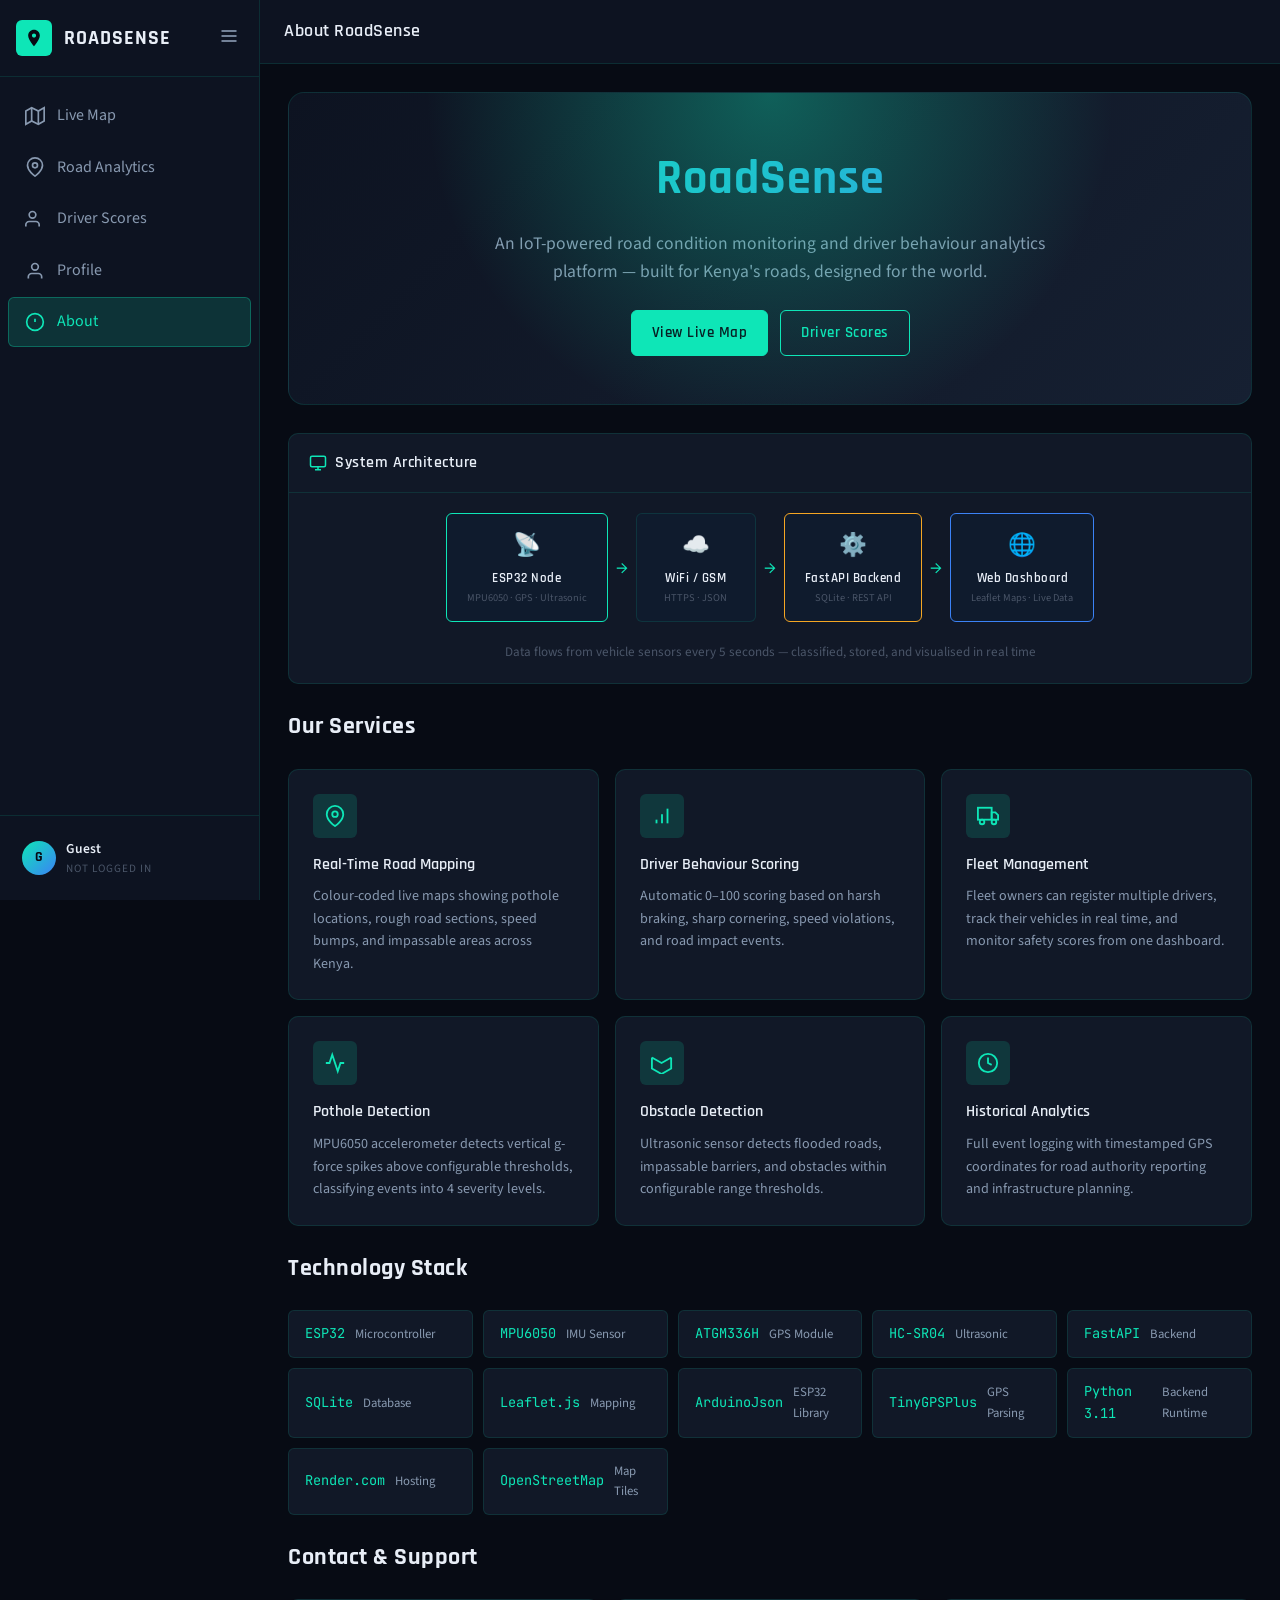
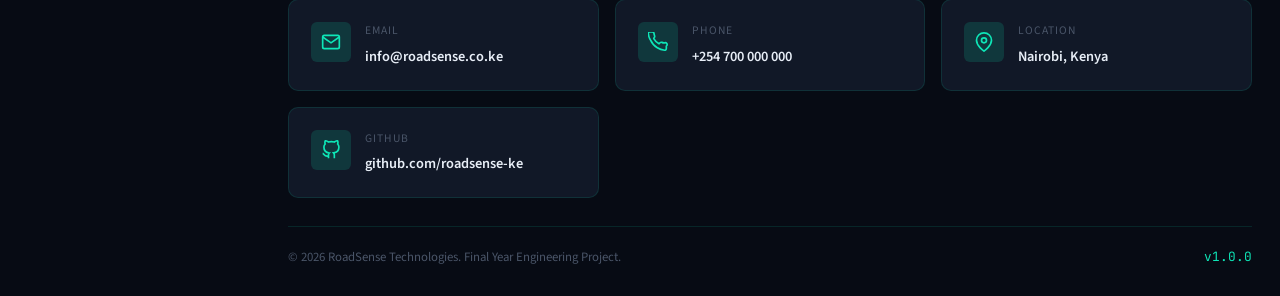
==== about.html @ 5ad7b5eb "initial web commit" ====
<!DOCTYPE html>
<html lang="en">
<head>
<meta charset="UTF-8">
<meta name="viewport" content="width=device-width, initial-scale=1.0">
<title>RoadSense — About</title>
<link rel="stylesheet" href="css/style.css">
<style>
  .team-grid { display:grid; grid-template-columns:repeat(auto-fill,minmax(200px,1fr)); gap:16px; margin-bottom:28px; }
  .team-card { background:var(--bg-card); border:1px solid var(--border); border-radius:var(--radius); padding:24px; text-align:center; transition:all var(--transition); }
  .team-card:hover { border-color:var(--border-hover); transform:translateY(-2px); }
  .team-avatar { width:64px; height:64px; border-radius:50%; margin:0 auto 12px; display:grid; place-items:center; font-family:var(--font-head); font-weight:700; font-size:1.4rem; color:var(--bg-root); }
  .team-name { font-family:var(--font-head); font-size:1rem; font-weight:600; }
  .team-role { font-size:0.78rem; color:var(--text-muted); margin-top:4px; }
  .tech-grid { display:grid; grid-template-columns:repeat(auto-fill,minmax(160px,1fr)); gap:10px; margin-bottom:28px; }
  .tech-chip { background:var(--bg-card); border:1px solid var(--border); border-radius:var(--radius-sm); padding:12px 16px; display:flex; align-items:center; gap:10px; font-size:0.85rem; font-family:var(--font-mono); color:var(--accent); }
  .tech-chip span { color:var(--text-secondary); font-family:var(--font-body); font-size:0.8rem; }
  .contact-grid { display:grid; grid-template-columns:repeat(auto-fill,minmax(260px,1fr)); gap:16px; }
  .contact-card { background:var(--bg-card); border:1px solid var(--border); border-radius:var(--radius); padding:22px; display:flex; align-items:flex-start; gap:14px; }
  .contact-icon { width:40px; height:40px; border-radius:var(--radius-sm); background:var(--accent-dim); display:grid; place-items:center; flex-shrink:0; }
  .contact-icon svg { width:20px; height:20px; color:var(--accent); }
  .contact-label { font-size:0.72rem; color:var(--text-muted); letter-spacing:1px; text-transform:uppercase; margin-bottom:4px; }
  .contact-value { font-size:0.9rem; font-weight:600; }
  .arch-diagram { background:var(--bg-card); border:1px solid var(--border); border-radius:var(--radius); padding:32px; margin-bottom:28px; text-align:center; }
  .arch-row { display:flex; align-items:center; justify-content:center; gap:0; flex-wrap:wrap; }
  .arch-box { background:var(--bg-input); border:1px solid var(--border); border-radius:var(--radius-sm); padding:14px 20px; text-align:center; min-width:120px; }
  .arch-box .icon { font-size:1.4rem; margin-bottom:4px; }
  .arch-box .lbl { font-family:var(--font-head); font-size:0.8rem; font-weight:600; letter-spacing:0.5px; }
  .arch-box .sub { font-size:0.65rem; color:var(--text-muted); margin-top:2px; }
  .arch-arrow { font-size:1.2rem; color:var(--accent); margin:0 8px; }
</style>
</head>
<body>
<aside class="sidebar" id="sidebar">
  <div class="sidebar-header">
    <div class="sidebar-logo"><svg viewBox="0 0 24 24"><path d="M12 2C8.13 2 5 5.13 5 9c0 5.25 7 13 7 13s7-7.75 7-13c0-3.87-3.13-7-7-7zm0 9.5c-1.38 0-2.5-1.12-2.5-2.5s1.12-2.5 2.5-2.5 2.5 1.12 2.5 2.5-1.12 2.5-2.5 2.5z"/></svg></div>
    <span class="sidebar-brand">ROADSENSE</span>
    <button class="sidebar-toggle" id="sidebarToggle"><svg viewBox="0 0 24 24" fill="none" stroke="currentColor" stroke-width="2"><line x1="3" y1="6" x2="21" y2="6"/><line x1="3" y1="12" x2="21" y2="12"/><line x1="3" y1="18" x2="21" y2="18"/></svg></button>
  </div>
  <nav class="sidebar-nav">
    <a href="index.html" class="nav-item"><svg viewBox="0 0 24 24" fill="none" stroke="currentColor" stroke-width="2"><polygon points="1 6 1 22 8 18 16 22 23 18 23 2 16 6 8 2 1 6"/><line x1="8" y1="2" x2="8" y2="18"/><line x1="16" y1="6" x2="16" y2="22"/></svg><span>Live Map</span></a>
    <a href="maps.html" class="nav-item"><svg viewBox="0 0 24 24" fill="none" stroke="currentColor" stroke-width="2"><path d="M21 10c0 7-9 13-9 13s-9-6-9-13a9 9 0 0118 0z"/><circle cx="12" cy="10" r="3"/></svg><span>Road Analytics</span></a>
    <a href="driver-score.html" class="nav-item"><svg viewBox="0 0 24 24" fill="none" stroke="currentColor" stroke-width="2"><path d="M17 21v-2a4 4 0 00-4-4H5a4 4 0 00-4 4v2"/><circle cx="9" cy="7" r="4"/></svg><span>Driver Scores</span></a>
    <a href="profile.html" class="nav-item"><svg viewBox="0 0 24 24" fill="none" stroke="currentColor" stroke-width="2"><path d="M20 21v-2a4 4 0 00-4-4H8a4 4 0 00-4 4v2"/><circle cx="12" cy="7" r="4"/></svg><span>Profile</span></a>
    <a href="about.html" class="nav-item active"><svg viewBox="0 0 24 24" fill="none" stroke="currentColor" stroke-width="2"><circle cx="12" cy="12" r="10"/><line x1="12" y1="8" x2="12" y2="12"/><line x1="12" y1="16" x2="12.01" y2="16"/></svg><span>About</span></a>
  </nav>
  <div class="sidebar-footer">
    <div class="sidebar-user"><div class="user-avatar" id="navUserAvatar">G</div><div class="user-info"><div class="user-name" id="navUserName">Guest</div><div class="user-role" id="navUserRole">Not logged in</div></div></div>
  </div>
</aside>
<div class="sidebar-overlay" id="sidebarOverlay"></div>

<div class="main-wrapper">
  <header class="topbar">
    <button class="hamburger" id="hamburger"><svg viewBox="0 0 24 24" fill="none" stroke="currentColor" stroke-width="2"><line x1="3" y1="6" x2="21" y2="6"/><line x1="3" y1="12" x2="21" y2="12"/><line x1="3" y1="18" x2="21" y2="18"/></svg></button>
    <span class="topbar-title">About RoadSense</span>
  </header>

  <div class="main-content">
    <!-- HERO -->
    <div class="about-hero">
      <h1>RoadSense</h1>
      <p>An IoT-powered road condition monitoring and driver behaviour analytics platform — built for Kenya's roads, designed for the world.</p>
      <div style="display:flex;gap:12px;justify-content:center;margin-top:24px;flex-wrap:wrap">
        <a href="index.html" class="btn btn-primary">View Live Map</a>
        <a href="driver-score.html" class="btn btn-outline">Driver Scores</a>
      </div>
    </div>

    <!-- SYSTEM ARCHITECTURE -->
    <div class="card" style="margin-bottom:28px">
      <div class="card-header">
        <div class="card-title">
          <svg viewBox="0 0 24 24" fill="none" stroke="currentColor" stroke-width="2"><rect x="2" y="3" width="20" height="14" rx="2"/><line x1="8" y1="21" x2="16" y2="21"/><line x1="12" y1="17" x2="12" y2="21"/></svg>
          System Architecture
        </div>
      </div>
      <div class="card-body">
        <div class="arch-row">
          <div class="arch-box" style="border-color:var(--accent)">
            <div class="icon">📡</div>
            <div class="lbl">ESP32 Node</div>
            <div class="sub">MPU6050 · GPS · Ultrasonic</div>
          </div>
          <div class="arch-arrow">→</div>
          <div class="arch-box">
            <div class="icon">☁️</div>
            <div class="lbl">WiFi / GSM</div>
            <div class="sub">HTTPS · JSON</div>
          </div>
          <div class="arch-arrow">→</div>
          <div class="arch-box" style="border-color:var(--amber)">
            <div class="icon">⚙️</div>
            <div class="lbl">FastAPI Backend</div>
            <div class="sub">SQLite · REST API</div>
          </div>
          <div class="arch-arrow">→</div>
          <div class="arch-box" style="border-color:var(--info)">
            <div class="icon">🌐</div>
            <div class="lbl">Web Dashboard</div>
            <div class="sub">Leaflet Maps · Live Data</div>
          </div>
        </div>
        <p style="text-align:center;color:var(--text-muted);font-size:0.82rem;margin-top:20px">Data flows from vehicle sensors every 5 seconds — classified, stored, and visualised in real time</p>
      </div>
    </div>

    <!-- SERVICES -->
    <div class="page-header"><h1 style="font-size:1.5rem">Our Services</h1></div>
    <div class="services-grid">
      <div class="service-card">
        <div class="service-icon"><svg viewBox="0 0 24 24" fill="none" stroke="currentColor" stroke-width="2"><path d="M21 10c0 7-9 13-9 13s-9-6-9-13a9 9 0 0118 0z"/><circle cx="12" cy="10" r="3"/></svg></div>
        <h3>Real-Time Road Mapping</h3>
        <p>Colour-coded live maps showing pothole locations, rough road sections, speed bumps, and impassable areas across Kenya.</p>
      </div>
      <div class="service-card">
        <div class="service-icon"><svg viewBox="0 0 24 24" fill="none" stroke="currentColor" stroke-width="2"><path d="M12 20V10"/><path d="M18 20V4"/><path d="M6 20v-4"/></svg></div>
        <h3>Driver Behaviour Scoring</h3>
        <p>Automatic 0–100 scoring based on harsh braking, sharp cornering, speed violations, and road impact events.</p>
      </div>
      <div class="service-card">
        <div class="service-icon"><svg viewBox="0 0 24 24" fill="none" stroke="currentColor" stroke-width="2"><rect x="1" y="3" width="15" height="13"/><polygon points="16 8 20 8 23 11 23 16 16 16 16 8"/><circle cx="5.5" cy="18.5" r="2.5"/><circle cx="18.5" cy="18.5" r="2.5"/></svg></div>
        <h3>Fleet Management</h3>
        <p>Fleet owners can register multiple drivers, track their vehicles in real time, and monitor safety scores from one dashboard.</p>
      </div>
      <div class="service-card">
        <div class="service-icon"><svg viewBox="0 0 24 24" fill="none" stroke="currentColor" stroke-width="2"><polyline points="22 12 18 12 15 21 9 3 6 12 2 12"/></svg></div>
        <h3>Pothole Detection</h3>
        <p>MPU6050 accelerometer detects vertical g-force spikes above configurable thresholds, classifying events into 4 severity levels.</p>
      </div>
      <div class="service-card">
        <div class="service-icon"><svg viewBox="0 0 24 24" fill="none" stroke="currentColor" stroke-width="2"><path d="M1 6l10.5 6L22 6M1 6v12l10.5 6L22 18V6"/></svg></div>
        <h3>Obstacle Detection</h3>
        <p>Ultrasonic sensor detects flooded roads, impassable barriers, and obstacles within configurable range thresholds.</p>
      </div>
      <div class="service-card">
        <div class="service-icon"><svg viewBox="0 0 24 24" fill="none" stroke="currentColor" stroke-width="2"><circle cx="12" cy="12" r="10"/><polyline points="12 6 12 12 16 14"/></svg></div>
        <h3>Historical Analytics</h3>
        <p>Full event logging with timestamped GPS coordinates for road authority reporting and infrastructure planning.</p>
      </div>
    </div>

    <!-- TECH STACK -->
    <div class="page-header"><h1 style="font-size:1.5rem">Technology Stack</h1></div>
    <div class="tech-grid">
      <div class="tech-chip">ESP32 <span>Microcontroller</span></div>
      <div class="tech-chip">MPU6050 <span>IMU Sensor</span></div>
      <div class="tech-chip">ATGM336H <span>GPS Module</span></div>
      <div class="tech-chip">HC-SR04 <span>Ultrasonic</span></div>
      <div class="tech-chip">FastAPI <span>Backend</span></div>
      <div class="tech-chip">SQLite <span>Database</span></div>
      <div class="tech-chip">Leaflet.js <span>Mapping</span></div>
      <div class="tech-chip">ArduinoJson <span>ESP32 Library</span></div>
      <div class="tech-chip">TinyGPSPlus <span>GPS Parsing</span></div>
      <div class="tech-chip">Python 3.11 <span>Backend Runtime</span></div>
      <div class="tech-chip">Render.com <span>Hosting</span></div>
      <div class="tech-chip">OpenStreetMap <span>Map Tiles</span></div>
    </div>

    <!-- CONTACT -->
    <div class="page-header"><h1 style="font-size:1.5rem">Contact & Support</h1></div>
    <div class="contact-grid" style="margin-bottom:28px">
      <div class="contact-card">
        <div class="contact-icon"><svg viewBox="0 0 24 24" fill="none" stroke="currentColor" stroke-width="2"><path d="M4 4h16c1.1 0 2 .9 2 2v12c0 1.1-.9 2-2 2H4c-1.1 0-2-.9-2-2V6c0-1.1.9-2 2-2z"/><polyline points="22,6 12,13 2,6"/></svg></div>
        <div><div class="contact-label">Email</div><div class="contact-value">info@roadsense.co.ke</div></div>
      </div>
      <div class="contact-card">
        <div class="contact-icon"><svg viewBox="0 0 24 24" fill="none" stroke="currentColor" stroke-width="2"><path d="M22 16.92v3a2 2 0 01-2.18 2 19.79 19.79 0 01-8.63-3.07A19.5 19.5 0 013.07 9.81 19.79 19.79 0 01.2 1.2 2 2 0 012.18 0h3a2 2 0 012 1.72c.127.96.361 1.903.7 2.81a2 2 0 01-.45 2.11L6.91 7.91a16 16 0 006.29 6.29l1.27-1.27a2 2 0 012.11-.45c.907.339 1.85.573 2.81.7A2 2 0 0122 16.92z"/></svg></div>
        <div><div class="contact-label">Phone</div><div class="contact-value">+254 700 000 000</div></div>
      </div>
      <div class="contact-card">
        <div class="contact-icon"><svg viewBox="0 0 24 24" fill="none" stroke="currentColor" stroke-width="2"><path d="M21 10c0 7-9 13-9 13s-9-6-9-13a9 9 0 0118 0z"/><circle cx="12" cy="10" r="3"/></svg></div>
        <div><div class="contact-label">Location</div><div class="contact-value">Nairobi, Kenya</div></div>
      </div>
      <div class="contact-card">
        <div class="contact-icon"><svg viewBox="0 0 24 24" fill="none" stroke="currentColor" stroke-width="2"><path d="M9 19c-5 1.5-5-2.5-7-3m14 6v-3.87a3.37 3.37 0 00-.94-2.61c3.14-.35 6.44-1.54 6.44-7A5.44 5.44 0 0020 4.77 5.07 5.07 0 0019.91 1S18.73.65 16 2.48a13.38 13.38 0 00-7 0C6.27.65 5.09 1 5.09 1A5.07 5.07 0 005 4.77a5.44 5.44 0 00-1.5 3.78c0 5.42 3.3 6.61 6.44 7A3.37 3.37 0 009 18.13V22"/></svg></div>
        <div><div class="contact-label">GitHub</div><div class="contact-value">github.com/roadsense-ke</div></div>
      </div>
    </div>

    <!-- FOOTER -->
    <div style="border-top:1px solid var(--border);padding-top:20px;display:flex;align-items:center;justify-content:space-between;flex-wrap:wrap;gap:12px;color:var(--text-muted);font-size:0.8rem">
      <span>© 2026 RoadSense Technologies. Final Year Engineering Project.</span>
      <span style="font-family:var(--font-mono);color:var(--accent)">v1.0.0</span>
    </div>
  </div>
</div>
<script src="js/app.js"></script>
</body>
</html>
---- css/style.css ----
/* =========================================================
   RoadSense — Global Stylesheet
   Theme: Dark Command Center · Teal + Amber accents
   Fonts: Rajdhani (headings) · Source Sans 3 (body)
   ========================================================= */

@import url('https://fonts.googleapis.com/css2?family=Rajdhani:wght@400;500;600;700&family=Source+Sans+3:wght@300;400;600&family=JetBrains+Mono:wght@400;500&display=swap');

/* ── CSS VARIABLES ──────────────────────────────────────── */
:root {
  --bg-root:      #070B14;
  --bg-panel:     #0D1321;
  --bg-card:      #111827;
  --bg-card-2:    #162032;
  --bg-input:     #0F1B2D;

  --accent:       #0EE6B7;
  --accent-dim:   rgba(14,230,183,0.15);
  --accent-glow:  rgba(14,230,183,0.35);
  --amber:        #F5A623;
  --amber-dim:    rgba(245,166,35,0.15);
  --danger:       #FF4757;
  --danger-dim:   rgba(255,71,87,0.15);
  --info:         #3B82F6;

  --text-primary:   #E8EEF7;
  --text-secondary: #8899B0;
  --text-muted:     #4A5568;
  --border:         rgba(14,230,183,0.12);
  --border-hover:   rgba(14,230,183,0.35);

  --sidebar-w:    260px;
  --sidebar-collapsed: 68px;
  --topbar-h:     64px;

  --radius-sm:    6px;
  --radius:       10px;
  --radius-lg:    16px;
  --shadow:       0 4px 24px rgba(0,0,0,0.5);
  --shadow-accent: 0 0 20px rgba(14,230,183,0.2);

  --font-head:  'Rajdhani', sans-serif;
  --font-body:  'Source Sans 3', sans-serif;
  --font-mono:  'JetBrains Mono', monospace;

  --transition: 0.22s cubic-bezier(0.4,0,0.2,1);
}

/* ── RESET ──────────────────────────────────────────────── */
*, *::before, *::after { box-sizing: border-box; margin: 0; padding: 0; }
html { scroll-behavior: smooth; }
body {
  font-family: var(--font-body);
  background: var(--bg-root);
  color: var(--text-primary);
  min-height: 100vh;
  line-height: 1.6;
  overflow-x: hidden;
}
a { color: var(--accent); text-decoration: none; }
a:hover { text-decoration: underline; }
img { max-width: 100%; }
input, select, textarea, button { font-family: inherit; }

/* ── SCROLLBAR ──────────────────────────────────────────── */
::-webkit-scrollbar { width: 6px; height: 6px; }
::-webkit-scrollbar-track { background: var(--bg-panel); }
::-webkit-scrollbar-thumb { background: var(--border-hover); border-radius: 99px; }

/* ══════════════════════════════════════════════════════════
   LAYOUT
   ══════════════════════════════════════════════════════════ */

/* ── SIDEBAR ────────────────────────────────────────────── */
.sidebar {
  position: fixed;
  top: 0; left: 0;
  width: var(--sidebar-w);
  height: 100vh;
  background: var(--bg-panel);
  border-right: 1px solid var(--border);
  display: flex;
  flex-direction: column;
  z-index: 1000;
  transition: width var(--transition), transform var(--transition);
  overflow: hidden;
}
.sidebar.collapsed { width: var(--sidebar-collapsed); }
.sidebar.mobile-hidden { transform: translateX(-100%); }

.sidebar-header {
  display: flex;
  align-items: center;
  gap: 12px;
  padding: 20px 16px;
  border-bottom: 1px solid var(--border);
  min-height: var(--topbar-h);
  white-space: nowrap;
  overflow: hidden;
}
.sidebar-logo {
  width: 36px; height: 36px;
  background: var(--accent);
  border-radius: var(--radius-sm);
  display: grid; place-items: center;
  flex-shrink: 0;
}
.sidebar-logo svg { width: 20px; height: 20px; fill: var(--bg-root); }
.sidebar-brand {
  font-family: var(--font-head);
  font-weight: 700;
  font-size: 1.25rem;
  letter-spacing: 1px;
  color: var(--text-primary);
  opacity: 1;
  transition: opacity var(--transition);
}
.sidebar.collapsed .sidebar-brand { opacity: 0; pointer-events: none; }

.sidebar-toggle {
  margin-left: auto;
  background: none; border: none;
  color: var(--text-secondary);
  cursor: pointer; padding: 4px;
  flex-shrink: 0;
  transition: color var(--transition);
}
.sidebar-toggle:hover { color: var(--accent); }
.sidebar-toggle svg { width: 20px; height: 20px; }

.sidebar-nav {
  flex: 1; overflow-y: auto; overflow-x: hidden;
  padding: 12px 0;
}
.nav-section-label {
  font-size: 0.65rem;
  letter-spacing: 2px;
  text-transform: uppercase;
  color: var(--text-muted);
  padding: 12px 20px 6px;
  white-space: nowrap;
  transition: opacity var(--transition);
}
.sidebar.collapsed .nav-section-label { opacity: 0; }

.nav-item {
  display: flex;
  align-items: center;
  gap: 12px;
  padding: 11px 16px;
  margin: 2px 8px;
  border-radius: var(--radius-sm);
  color: var(--text-secondary);
  cursor: pointer;
  transition: all var(--transition);
  white-space: nowrap;
  overflow: hidden;
  border: 1px solid transparent;
  text-decoration: none;
}
.nav-item svg { width: 20px; height: 20px; flex-shrink: 0; }
.nav-item span { transition: opacity var(--transition); }
.sidebar.collapsed .nav-item span { opacity: 0; }
.nav-item:hover {
  background: var(--accent-dim);
  color: var(--accent);
  border-color: var(--border);
}
.nav-item.active {
  background: var(--accent-dim);
  color: var(--accent);
  border-color: rgba(14,230,183,0.3);
}
.nav-item .badge {
  margin-left: auto;
  background: var(--danger);
  color: #fff;
  font-size: 0.65rem;
  padding: 2px 6px;
  border-radius: 99px;
  font-family: var(--font-mono);
}
.sidebar.collapsed .nav-item .badge { display: none; }

.sidebar-footer {
  padding: 12px;
  border-top: 1px solid var(--border);
}
.sidebar-user {
  display: flex; align-items: center; gap: 10px;
  padding: 10px; border-radius: var(--radius-sm);
  transition: background var(--transition);
  cursor: pointer; overflow: hidden;
}
.sidebar-user:hover { background: var(--accent-dim); }
.user-avatar {
  width: 34px; height: 34px; border-radius: 50%;
  background: linear-gradient(135deg, var(--accent), var(--info));
  display: grid; place-items: center;
  font-family: var(--font-head); font-weight: 700;
  font-size: 0.85rem; color: var(--bg-root);
  flex-shrink: 0;
}
.user-info { overflow: hidden; transition: opacity var(--transition); }
.sidebar.collapsed .user-info { opacity: 0; }
.user-name { font-size: 0.85rem; font-weight: 600; white-space: nowrap; }
.user-role {
  font-size: 0.7rem; color: var(--text-muted);
  text-transform: uppercase; letter-spacing: 1px;
}

/* ── TOPBAR ─────────────────────────────────────────────── */
.topbar {
  position: fixed;
  top: 0;
  left: var(--sidebar-w);
  right: 0;
  height: var(--topbar-h);
  background: var(--bg-panel);
  border-bottom: 1px solid var(--border);
  display: flex; align-items: center;
  padding: 0 24px; gap: 16px;
  z-index: 900;
  transition: left var(--transition);
}
.sidebar.collapsed ~ .main-wrapper .topbar { left: var(--sidebar-collapsed); }
.topbar-title {
  font-family: var(--font-head);
  font-weight: 600;
  font-size: 1.1rem;
  letter-spacing: 0.5px;
}
.topbar-actions { margin-left: auto; display: flex; align-items: center; gap: 12px; }
.hamburger {
  display: none;
  background: none; border: none;
  color: var(--text-secondary); cursor: pointer;
}
.hamburger svg { width: 22px; height: 22px; }

/* ── MAIN CONTENT ───────────────────────────────────────── */
.main-wrapper {
  margin-left: var(--sidebar-w);
  padding-top: var(--topbar-h);
  min-height: 100vh;
  transition: margin-left var(--transition);
}
.sidebar.collapsed ~ .main-wrapper { margin-left: var(--sidebar-collapsed); }
.main-content {
  padding: 28px 28px;
  max-width: 1600px;
}

/* ══════════════════════════════════════════════════════════
   COMPONENTS
   ══════════════════════════════════════════════════════════ */

/* ── PAGE HEADER ────────────────────────────────────────── */
.page-header {
  margin-bottom: 28px;
}
.page-header h1 {
  font-family: var(--font-head);
  font-size: 2rem; font-weight: 700;
  letter-spacing: 0.5px;
  line-height: 1.2;
}
.page-header p {
  color: var(--text-secondary); margin-top: 6px;
  font-size: 0.95rem;
}
.breadcrumb {
  display: flex; align-items: center; gap: 6px;
  font-size: 0.8rem; color: var(--text-muted);
  margin-bottom: 8px;
}
.breadcrumb span { color: var(--accent); }

/* ── STAT CARDS ─────────────────────────────────────────── */
.stats-grid {
  display: grid;
  grid-template-columns: repeat(auto-fit, minmax(200px, 1fr));
  gap: 16px; margin-bottom: 28px;
}
.stat-card {
  background: var(--bg-card);
  border: 1px solid var(--border);
  border-radius: var(--radius);
  padding: 20px;
  position: relative; overflow: hidden;
  transition: border-color var(--transition), box-shadow var(--transition);
}
.stat-card:hover {
  border-color: var(--border-hover);
  box-shadow: var(--shadow-accent);
}
.stat-card::before {
  content: '';
  position: absolute; top: 0; left: 0;
  width: 3px; height: 100%;
  background: var(--accent);
}
.stat-card.amber::before { background: var(--amber); }
.stat-card.danger::before { background: var(--danger); }
.stat-card.info::before { background: var(--info); }

.stat-label {
  font-size: 0.75rem; letter-spacing: 1.5px;
  text-transform: uppercase; color: var(--text-muted);
  margin-bottom: 10px;
}
.stat-value {
  font-family: var(--font-head); font-size: 2.2rem;
  font-weight: 700; line-height: 1;
  color: var(--accent);
}
.stat-card.amber .stat-value { color: var(--amber); }
.stat-card.danger .stat-value { color: var(--danger); }
.stat-card.info .stat-value { color: var(--info); }
.stat-sub {
  font-size: 0.78rem; color: var(--text-secondary);
  margin-top: 6px;
}
.stat-icon {
  position: absolute; right: 16px; top: 16px;
  opacity: 0.12;
}
.stat-icon svg { width: 40px; height: 40px; }

/* ── CARDS ──────────────────────────────────────────────── */
.card {
  background: var(--bg-card);
  border: 1px solid var(--border);
  border-radius: var(--radius);
  overflow: hidden;
  transition: border-color var(--transition);
}
.card:hover { border-color: var(--border-hover); }
.card-header {
  display: flex; align-items: center; justify-content: space-between;
  padding: 16px 20px;
  border-bottom: 1px solid var(--border);
}
.card-title {
  font-family: var(--font-head); font-size: 1rem;
  font-weight: 600; letter-spacing: 0.5px;
  display: flex; align-items: center; gap: 8px;
}
.card-title svg { width: 18px; height: 18px; color: var(--accent); }
.card-body { padding: 20px; }

/* ── DRIVER CARDS ───────────────────────────────────────── */
.drivers-grid {
  display: grid;
  grid-template-columns: repeat(auto-fill, minmax(300px, 1fr));
  gap: 16px;
}
.driver-card {
  background: var(--bg-card);
  border: 1px solid var(--border);
  border-radius: var(--radius);
  padding: 20px;
  cursor: pointer;
  transition: all var(--transition);
  position: relative;
}
.driver-card:hover {
  border-color: var(--accent);
  transform: translateY(-2px);
  box-shadow: var(--shadow-accent);
}
.driver-card-header {
  display: flex; align-items: center; gap: 14px;
  margin-bottom: 16px;
}
.driver-avatar {
  width: 46px; height: 46px; border-radius: 50%;
  background: linear-gradient(135deg, var(--accent), var(--info));
  display: grid; place-items: center;
  font-family: var(--font-head); font-weight: 700;
  font-size: 1.1rem; color: var(--bg-root); flex-shrink: 0;
}
.driver-name {
  font-family: var(--font-head); font-size: 1.05rem; font-weight: 600;
}
.driver-plate {
  font-family: var(--font-mono); font-size: 0.75rem;
  color: var(--text-muted);
  background: var(--bg-input); padding: 2px 8px;
  border-radius: 4px; display: inline-block; margin-top: 2px;
}
.driver-status {
  position: absolute; top: 16px; right: 16px;
  display: flex; align-items: center; gap: 5px;
  font-size: 0.72rem; color: var(--accent);
}
.driver-status .dot {
  width: 7px; height: 7px; border-radius: 50%;
  background: var(--accent);
  animation: pulse 1.8s ease infinite;
}
@keyframes pulse {
  0%,100% { opacity: 1; transform: scale(1); }
  50%      { opacity: 0.5; transform: scale(1.3); }
}

.score-ring-wrap {
  display: flex; align-items: center; gap: 16px;
  margin: 14px 0;
}
.score-ring {
  width: 64px; height: 64px;
  position: relative; flex-shrink: 0;
}
.score-ring svg { transform: rotate(-90deg); }
.score-ring .track {
  fill: none; stroke: var(--bg-card-2); stroke-width: 5;
}
.score-ring .fill {
  fill: none; stroke-width: 5;
  stroke-linecap: round;
  transition: stroke-dashoffset 0.8s cubic-bezier(0.4,0,0.2,1);
}
.score-ring .score-text {
  position: absolute; inset: 0;
  display: flex; align-items: center; justify-content: center;
  font-family: var(--font-head); font-weight: 700; font-size: 1rem;
}
.score-label { font-size: 0.75rem; color: var(--text-muted); margin-top: 2px; }

.driver-metrics {
  display: grid; grid-template-columns: 1fr 1fr;
  gap: 8px;
}
.metric-chip {
  background: var(--bg-input); border-radius: var(--radius-sm);
  padding: 8px 10px;
  display: flex; align-items: center; gap: 6px;
}
.metric-chip svg { width: 14px; height: 14px; flex-shrink: 0; }
.metric-chip .val {
  font-family: var(--font-mono); font-size: 0.8rem; font-weight: 500;
}
.metric-chip .lbl { font-size: 0.7rem; color: var(--text-muted); }

/* ── LIVE PANEL (sensor values) ─────────────────────────── */
.live-grid {
  display: grid;
  grid-template-columns: repeat(auto-fill, minmax(130px, 1fr));
  gap: 10px;
}
.live-chip {
  background: var(--bg-input);
  border: 1px solid var(--border);
  border-radius: var(--radius-sm); padding: 12px 14px;
}
.live-chip .lbl { font-size: 0.68rem; color: var(--text-muted); letter-spacing: 1px; text-transform: uppercase; margin-bottom: 4px; }
.live-chip .val { font-family: var(--font-mono); font-size: 1.1rem; color: var(--accent); font-weight: 500; }
.live-chip .unit { font-size: 0.65rem; color: var(--text-muted); margin-left: 2px; }

/* ── EVENTS TABLE ───────────────────────────────────────── */
.events-table-wrap { overflow-x: auto; }
table { width: 100%; border-collapse: collapse; font-size: 0.88rem; }
thead tr { border-bottom: 1px solid var(--border); }
th {
  text-align: left; padding: 10px 14px;
  font-size: 0.7rem; letter-spacing: 1.5px;
  text-transform: uppercase; color: var(--text-muted);
  font-weight: 600; font-family: var(--font-head);
}
td { padding: 10px 14px; border-bottom: 1px solid rgba(255,255,255,0.04); }
tr:hover td { background: var(--accent-dim); }

/* ── SEVERITY BADGES ────────────────────────────────────── */
.badge-severity {
  display: inline-flex; align-items: center; gap: 5px;
  padding: 3px 10px; border-radius: 99px;
  font-size: 0.7rem; font-weight: 600;
  text-transform: uppercase; letter-spacing: 0.5px;
}
.badge-severity.low      { background: var(--accent-dim); color: var(--accent); }
.badge-severity.medium   { background: var(--amber-dim); color: var(--amber); }
.badge-severity.high     { background: rgba(255,71,87,0.15); color: #FF8C00; }
.badge-severity.critical { background: var(--danger-dim); color: var(--danger); }

/* ── MAP CONTAINER ──────────────────────────────────────── */
#map {
  width: 100%; height: 100%;
  border-radius: var(--radius);
  z-index: 1;
}
.map-wrap {
  height: 75vh; border-radius: var(--radius);
  border: 1px solid var(--border);
  overflow: hidden; position: relative;
}
.map-overlay-legend {
  position: absolute; bottom: 16px; right: 16px;
  background: rgba(7,11,20,0.88);
  backdrop-filter: blur(10px);
  border: 1px solid var(--border);
  border-radius: var(--radius-sm); padding: 12px 16px;
  z-index: 500; font-size: 0.78rem;
}
.legend-item {
  display: flex; align-items: center; gap: 8px;
  margin: 4px 0;
}
.legend-dot {
  width: 10px; height: 10px; border-radius: 50%; flex-shrink: 0;
}

/* ── FORMS ──────────────────────────────────────────────── */
.form-group { margin-bottom: 18px; }
.form-label {
  display: block; font-size: 0.78rem;
  letter-spacing: 1px; text-transform: uppercase;
  color: var(--text-secondary); margin-bottom: 7px;
}
.form-control {
  width: 100%; padding: 10px 14px;
  background: var(--bg-input);
  border: 1px solid var(--border);
  border-radius: var(--radius-sm);
  color: var(--text-primary); font-size: 0.92rem;
  transition: border-color var(--transition), box-shadow var(--transition);
  outline: none;
}
.form-control:focus {
  border-color: var(--accent);
  box-shadow: 0 0 0 3px var(--accent-dim);
}
.form-control::placeholder { color: var(--text-muted); }
select.form-control option { background: var(--bg-panel); }

.category-grid {
  display: grid; grid-template-columns: repeat(3,1fr); gap: 10px;
}
.category-btn {
  padding: 14px; border-radius: var(--radius-sm);
  border: 1px solid var(--border); background: var(--bg-input);
  color: var(--text-secondary); cursor: pointer;
  text-align: center; transition: all var(--transition);
  font-family: var(--font-head); font-size: 0.9rem;
}
.category-btn:hover, .category-btn.selected {
  border-color: var(--accent); color: var(--accent);
  background: var(--accent-dim);
}
.category-btn svg {
  display: block; margin: 0 auto 6px;
  width: 24px; height: 24px;
}

/* ── BUTTONS ────────────────────────────────────────────── */
.btn {
  display: inline-flex; align-items: center; gap: 8px;
  padding: 10px 20px; border-radius: var(--radius-sm);
  font-family: var(--font-head); font-size: 0.95rem;
  font-weight: 600; letter-spacing: 0.5px;
  border: 1px solid transparent; cursor: pointer;
  transition: all var(--transition); outline: none;
}
.btn-primary {
  background: var(--accent); color: var(--bg-root);
  border-color: var(--accent);
}
.btn-primary:hover {
  background: transparent; color: var(--accent);
  box-shadow: var(--shadow-accent);
}
.btn-outline {
  background: transparent; color: var(--accent);
  border-color: var(--accent);
}
.btn-outline:hover { background: var(--accent-dim); }
.btn-ghost {
  background: transparent; color: var(--text-secondary);
  border-color: var(--border);
}
.btn-ghost:hover { color: var(--text-primary); border-color: var(--border-hover); }
.btn-danger { background: var(--danger); color: #fff; border-color: var(--danger); }
.btn-sm { padding: 7px 14px; font-size: 0.82rem; }
.btn-icon { padding: 8px; }
.btn svg { width: 16px; height: 16px; }

/* ── SEARCH INPUT ───────────────────────────────────────── */
.search-wrap {
  position: relative; flex: 1; max-width: 360px;
}
.search-wrap svg {
  position: absolute; left: 12px; top: 50%; transform: translateY(-50%);
  width: 16px; height: 16px; color: var(--text-muted);
}
.search-input {
  width: 100%; padding: 9px 14px 9px 38px;
  background: var(--bg-input); border: 1px solid var(--border);
  border-radius: var(--radius-sm); color: var(--text-primary);
  font-size: 0.88rem; outline: none;
  transition: border-color var(--transition);
}
.search-input:focus { border-color: var(--accent); }

/* ── TABS ───────────────────────────────────────────────── */
.tabs {
  display: flex; gap: 4px;
  border-bottom: 1px solid var(--border);
  margin-bottom: 20px;
}
.tab {
  padding: 10px 18px;
  font-family: var(--font-head); font-size: 0.9rem; font-weight: 600;
  color: var(--text-secondary); cursor: pointer;
  border-bottom: 2px solid transparent;
  transition: all var(--transition); letter-spacing: 0.3px;
}
.tab:hover { color: var(--text-primary); }
.tab.active { color: var(--accent); border-bottom-color: var(--accent); }

/* ── MODAL ──────────────────────────────────────────────── */
.modal-overlay {
  display: none; position: fixed; inset: 0;
  background: rgba(7,11,20,0.85); backdrop-filter: blur(4px);
  z-index: 2000; align-items: center; justify-content: center;
}
.modal-overlay.open { display: flex; }
.modal {
  background: var(--bg-panel); border: 1px solid var(--border);
  border-radius: var(--radius-lg); padding: 28px;
  width: 100%; max-width: 640px;
  max-height: 90vh; overflow-y: auto;
  animation: slideUp 0.25s ease;
}
@keyframes slideUp {
  from { opacity: 0; transform: translateY(20px); }
  to   { opacity: 1; transform: translateY(0); }
}
.modal-header {
  display: flex; align-items: center; justify-content: space-between;
  margin-bottom: 20px;
}
.modal-title {
  font-family: var(--font-head); font-size: 1.3rem; font-weight: 700;
}

/* ── ALERT TOASTS ───────────────────────────────────────── */
.toast-container {
  position: fixed; bottom: 24px; right: 24px;
  display: flex; flex-direction: column; gap: 10px;
  z-index: 9999;
}
.toast {
  background: var(--bg-card); border: 1px solid var(--border);
  border-radius: var(--radius-sm); padding: 12px 18px;
  display: flex; align-items: center; gap: 10px;
  font-size: 0.88rem; min-width: 260px;
  animation: toastIn 0.3s ease;
  box-shadow: var(--shadow);
}
@keyframes toastIn {
  from { opacity: 0; transform: translateX(30px); }
  to   { opacity: 1; transform: translateX(0); }
}
.toast.success { border-left: 3px solid var(--accent); }
.toast.error   { border-left: 3px solid var(--danger); }
.toast.warn    { border-left: 3px solid var(--amber); }

/* ── ABOUT PAGE ─────────────────────────────────────────── */
.about-hero {
  background: linear-gradient(135deg, var(--bg-panel), var(--bg-card-2));
  border: 1px solid var(--border); border-radius: var(--radius-lg);
  padding: 48px; text-align: center; margin-bottom: 28px;
  position: relative; overflow: hidden;
}
.about-hero::before {
  content: '';
  position: absolute; inset: 0;
  background: radial-gradient(circle at 50% 0%, var(--accent-glow) 0%, transparent 60%);
  pointer-events: none;
}
.about-hero h1 {
  font-family: var(--font-head); font-size: 3rem; font-weight: 700;
  letter-spacing: 1px;
  background: linear-gradient(90deg, var(--accent), var(--info));
  -webkit-background-clip: text; -webkit-text-fill-color: transparent;
  margin-bottom: 12px;
}
.about-hero p { font-size: 1.1rem; color: var(--text-secondary); max-width: 560px; margin: 0 auto; }

.services-grid {
  display: grid; grid-template-columns: repeat(auto-fill, minmax(240px, 1fr));
  gap: 16px; margin-bottom: 28px;
}
.service-card {
  background: var(--bg-card); border: 1px solid var(--border);
  border-radius: var(--radius); padding: 24px;
  transition: all var(--transition);
}
.service-card:hover {
  border-color: var(--border-hover); transform: translateY(-2px);
  box-shadow: var(--shadow-accent);
}
.service-icon {
  width: 44px; height: 44px; border-radius: var(--radius-sm);
  background: var(--accent-dim); display: grid; place-items: center;
  margin-bottom: 14px;
}
.service-icon svg { width: 22px; height: 22px; color: var(--accent); }
.service-card h3 {
  font-family: var(--font-head); font-size: 1rem; font-weight: 600;
  margin-bottom: 8px;
}
.service-card p { font-size: 0.88rem; color: var(--text-secondary); line-height: 1.6; }

/* ── LOADING ────────────────────────────────────────────── */
.spinner {
  width: 36px; height: 36px;
  border: 3px solid var(--border);
  border-top-color: var(--accent);
  border-radius: 50%;
  animation: spin 0.8s linear infinite;
  margin: 40px auto;
}
@keyframes spin { to { transform: rotate(360deg); } }

.empty-state {
  text-align: center; padding: 48px 20px;
  color: var(--text-muted);
}
.empty-state svg { width: 48px; height: 48px; margin: 0 auto 12px; opacity: 0.3; }

/* ── RESPONSIVE ─────────────────────────────────────────── */
@media (max-width: 900px) {
  .sidebar { transform: translateX(-100%); width: var(--sidebar-w) !important; }
  .sidebar.mobile-open { transform: translateX(0); }
  .main-wrapper { margin-left: 0 !important; }
  .topbar { left: 0 !important; }
  .hamburger { display: block; }
  .sidebar-overlay {
    display: none; position: fixed; inset: 0;
    background: rgba(0,0,0,0.6); z-index: 999;
  }
  .sidebar.mobile-open ~ .sidebar-overlay { display: block; }
  .main-content { padding: 16px; }
  .map-wrap { height: 55vh; }
}
@media (max-width: 600px) {
  .stats-grid { grid-template-columns: repeat(2,1fr); }
  .category-grid { grid-template-columns: repeat(2,1fr); }
  .drivers-grid { grid-template-columns: 1fr; }
  .modal { padding: 20px; }
}
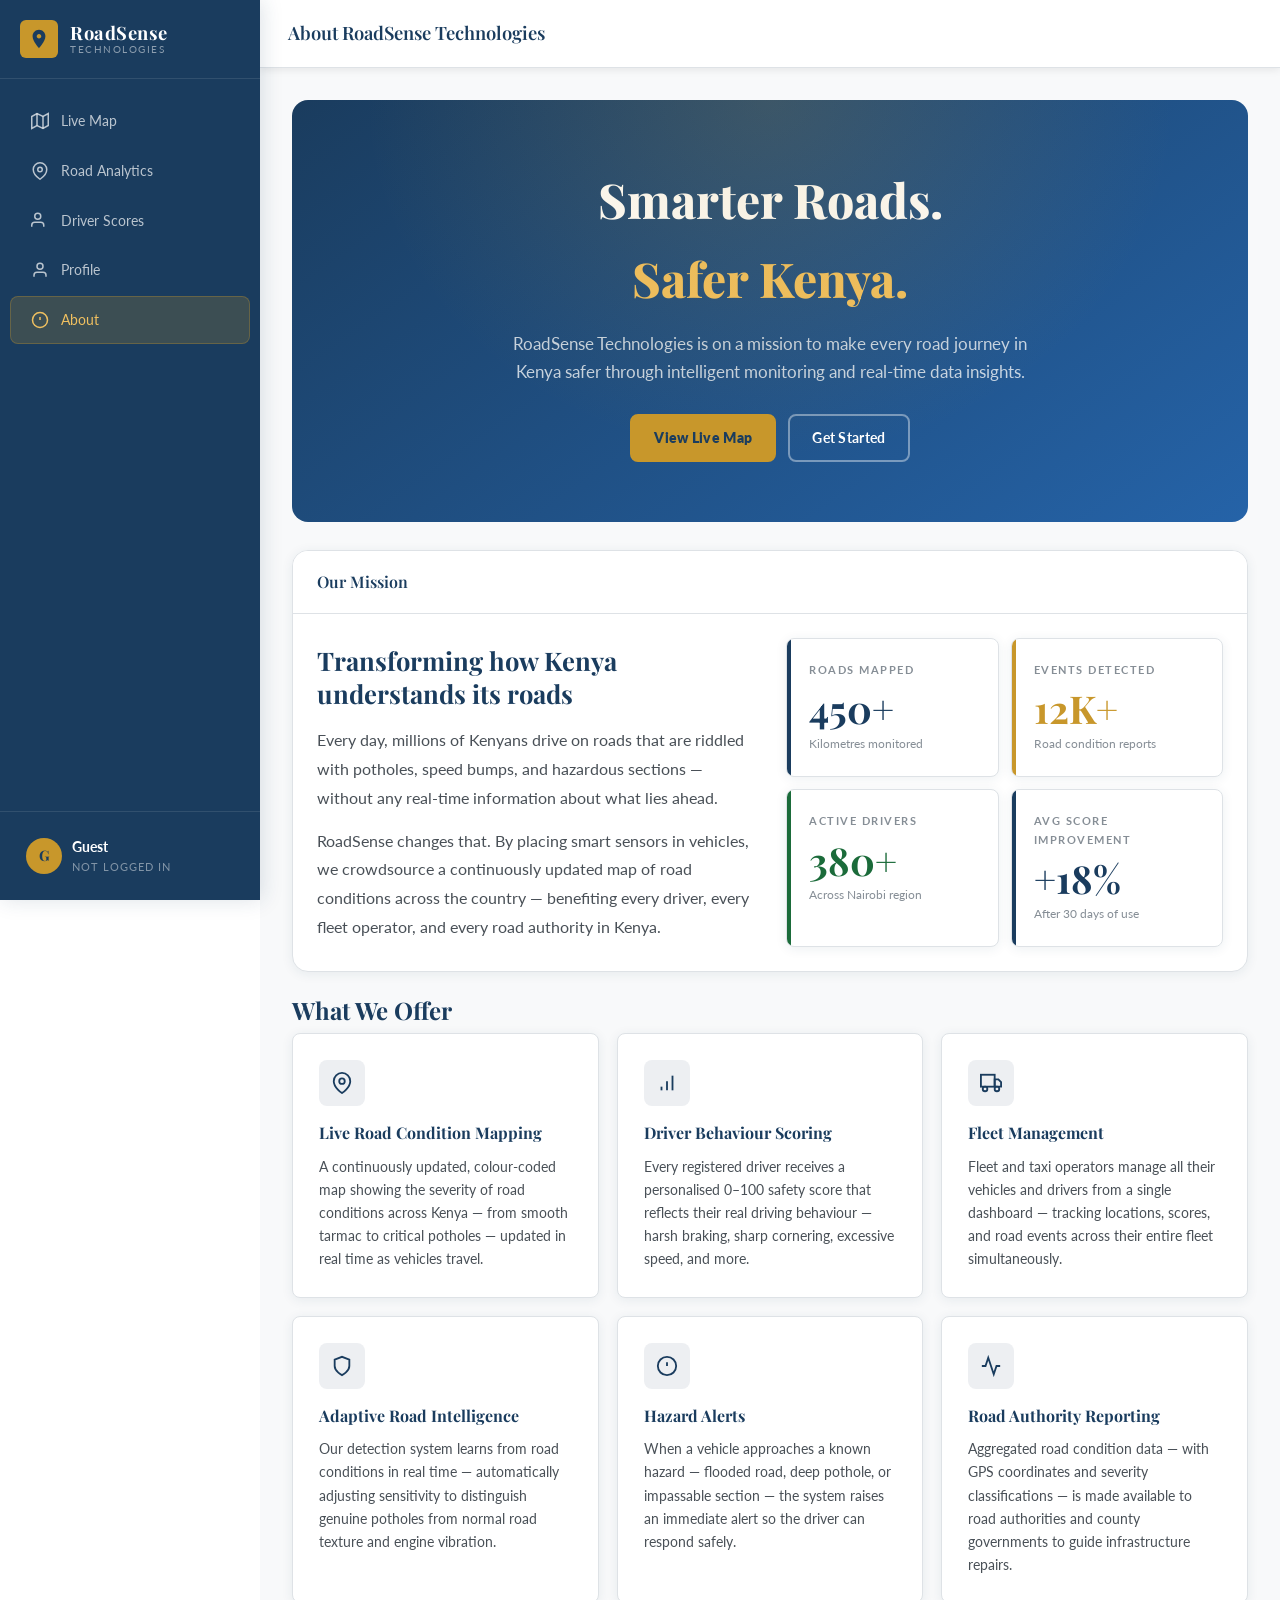
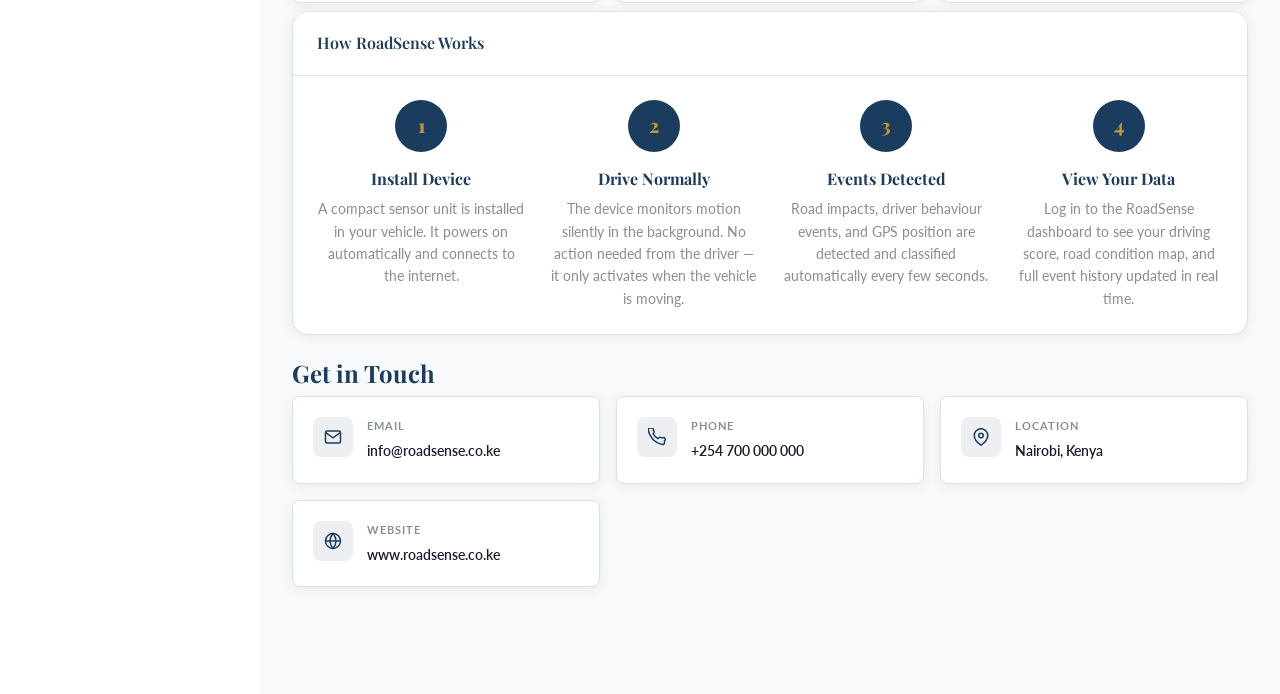
==== commit 72ab99e8: "roadsense redesign" ====
--- a/about.html
+++ b/about.html
@@ -1,187 +1,191 @@
 <!DOCTYPE html>
 <html lang="en">
 <head>
-<meta charset="UTF-8">
-<meta name="viewport" content="width=device-width, initial-scale=1.0">
-<title>RoadSense — About</title>
+<meta charset="UTF-8"><meta name="viewport" content="width=device-width,initial-scale=1.0">
+<title>RoadSense Technologies — About</title>
 <link rel="stylesheet" href="css/style.css">
-<style>
-  .team-grid { display:grid; grid-template-columns:repeat(auto-fill,minmax(200px,1fr)); gap:16px; margin-bottom:28px; }
-  .team-card { background:var(--bg-card); border:1px solid var(--border); border-radius:var(--radius); padding:24px; text-align:center; transition:all var(--transition); }
-  .team-card:hover { border-color:var(--border-hover); transform:translateY(-2px); }
-  .team-avatar { width:64px; height:64px; border-radius:50%; margin:0 auto 12px; display:grid; place-items:center; font-family:var(--font-head); font-weight:700; font-size:1.4rem; color:var(--bg-root); }
-  .team-name { font-family:var(--font-head); font-size:1rem; font-weight:600; }
-  .team-role { font-size:0.78rem; color:var(--text-muted); margin-top:4px; }
-  .tech-grid { display:grid; grid-template-columns:repeat(auto-fill,minmax(160px,1fr)); gap:10px; margin-bottom:28px; }
-  .tech-chip { background:var(--bg-card); border:1px solid var(--border); border-radius:var(--radius-sm); padding:12px 16px; display:flex; align-items:center; gap:10px; font-size:0.85rem; font-family:var(--font-mono); color:var(--accent); }
-  .tech-chip span { color:var(--text-secondary); font-family:var(--font-body); font-size:0.8rem; }
-  .contact-grid { display:grid; grid-template-columns:repeat(auto-fill,minmax(260px,1fr)); gap:16px; }
-  .contact-card { background:var(--bg-card); border:1px solid var(--border); border-radius:var(--radius); padding:22px; display:flex; align-items:flex-start; gap:14px; }
-  .contact-icon { width:40px; height:40px; border-radius:var(--radius-sm); background:var(--accent-dim); display:grid; place-items:center; flex-shrink:0; }
-  .contact-icon svg { width:20px; height:20px; color:var(--accent); }
-  .contact-label { font-size:0.72rem; color:var(--text-muted); letter-spacing:1px; text-transform:uppercase; margin-bottom:4px; }
-  .contact-value { font-size:0.9rem; font-weight:600; }
-  .arch-diagram { background:var(--bg-card); border:1px solid var(--border); border-radius:var(--radius); padding:32px; margin-bottom:28px; text-align:center; }
-  .arch-row { display:flex; align-items:center; justify-content:center; gap:0; flex-wrap:wrap; }
-  .arch-box { background:var(--bg-input); border:1px solid var(--border); border-radius:var(--radius-sm); padding:14px 20px; text-align:center; min-width:120px; }
-  .arch-box .icon { font-size:1.4rem; margin-bottom:4px; }
-  .arch-box .lbl { font-family:var(--font-head); font-size:0.8rem; font-weight:600; letter-spacing:0.5px; }
-  .arch-box .sub { font-size:0.65rem; color:var(--text-muted); margin-top:2px; }
-  .arch-arrow { font-size:1.2rem; color:var(--accent); margin:0 8px; }
-</style>
 </head>
 <body>
 <aside class="sidebar" id="sidebar">
-  <div class="sidebar-header">
-    <div class="sidebar-logo"><svg viewBox="0 0 24 24"><path d="M12 2C8.13 2 5 5.13 5 9c0 5.25 7 13 7 13s7-7.75 7-13c0-3.87-3.13-7-7-7zm0 9.5c-1.38 0-2.5-1.12-2.5-2.5s1.12-2.5 2.5-2.5 2.5 1.12 2.5 2.5-1.12 2.5-2.5 2.5z"/></svg></div>
-    <span class="sidebar-brand">ROADSENSE</span>
-    <button class="sidebar-toggle" id="sidebarToggle"><svg viewBox="0 0 24 24" fill="none" stroke="currentColor" stroke-width="2"><line x1="3" y1="6" x2="21" y2="6"/><line x1="3" y1="12" x2="21" y2="12"/><line x1="3" y1="18" x2="21" y2="18"/></svg></button>
+  <div class="sidebar-logo-wrap">
+    <div class="sidebar-logo-mark"><svg viewBox="0 0 24 24"><path d="M12 2C8.13 2 5 5.13 5 9c0 5.25 7 13 7 13s7-7.75 7-13c0-3.87-3.13-7-7-7zm0 9.5c-1.38 0-2.5-1.12-2.5-2.5s1.12-2.5 2.5-2.5 2.5 1.12 2.5 2.5-1.12 2.5-2.5 2.5z"/></svg></div>
+    <div class="sidebar-brand">RoadSense<small>Technologies</small></div>
   </div>
   <nav class="sidebar-nav">
-    <a href="index.html" class="nav-item"><svg viewBox="0 0 24 24" fill="none" stroke="currentColor" stroke-width="2"><polygon points="1 6 1 22 8 18 16 22 23 18 23 2 16 6 8 2 1 6"/><line x1="8" y1="2" x2="8" y2="18"/><line x1="16" y1="6" x2="16" y2="22"/></svg><span>Live Map</span></a>
-    <a href="maps.html" class="nav-item"><svg viewBox="0 0 24 24" fill="none" stroke="currentColor" stroke-width="2"><path d="M21 10c0 7-9 13-9 13s-9-6-9-13a9 9 0 0118 0z"/><circle cx="12" cy="10" r="3"/></svg><span>Road Analytics</span></a>
-    <a href="driver-score.html" class="nav-item"><svg viewBox="0 0 24 24" fill="none" stroke="currentColor" stroke-width="2"><path d="M17 21v-2a4 4 0 00-4-4H5a4 4 0 00-4 4v2"/><circle cx="9" cy="7" r="4"/></svg><span>Driver Scores</span></a>
-    <a href="profile.html" class="nav-item"><svg viewBox="0 0 24 24" fill="none" stroke="currentColor" stroke-width="2"><path d="M20 21v-2a4 4 0 00-4-4H8a4 4 0 00-4 4v2"/><circle cx="12" cy="7" r="4"/></svg><span>Profile</span></a>
-    <a href="about.html" class="nav-item active"><svg viewBox="0 0 24 24" fill="none" stroke="currentColor" stroke-width="2"><circle cx="12" cy="12" r="10"/><line x1="12" y1="8" x2="12" y2="12"/><line x1="12" y1="16" x2="12.01" y2="16"/></svg><span>About</span></a>
+    <a href="index.html" class="nav-item"><svg viewBox="0 0 24 24" fill="none" stroke="currentColor" stroke-width="2"><polygon points="1 6 1 22 8 18 16 22 23 18 23 2 16 6 8 2 1 6"/><line x1="8" y1="2" x2="8" y2="18"/><line x1="16" y1="6" x2="16" y2="22"/></svg>Live Map</a>
+    <a href="maps.html" class="nav-item"><svg viewBox="0 0 24 24" fill="none" stroke="currentColor" stroke-width="2"><path d="M21 10c0 7-9 13-9 13s-9-6-9-13a9 9 0 0118 0z"/><circle cx="12" cy="10" r="3"/></svg>Road Analytics</a>
+    <a href="driver-score.html" class="nav-item"><svg viewBox="0 0 24 24" fill="none" stroke="currentColor" stroke-width="2"><path d="M17 21v-2a4 4 0 00-4-4H5a4 4 0 00-4 4v2"/><circle cx="9" cy="7" r="4"/></svg>Driver Scores</a>
+    <a href="profile.html" class="nav-item"><svg viewBox="0 0 24 24" fill="none" stroke="currentColor" stroke-width="2"><path d="M20 21v-2a4 4 0 00-4-4H8a4 4 0 00-4 4v2"/><circle cx="12" cy="7" r="4"/></svg>Profile</a>
+    <a href="about.html" class="nav-item active"><svg viewBox="0 0 24 24" fill="none" stroke="currentColor" stroke-width="2"><circle cx="12" cy="12" r="10"/><line x1="12" y1="8" x2="12" y2="12"/><line x1="12" y1="16" x2="12.01" y2="16"/></svg>About</a>
   </nav>
   <div class="sidebar-footer">
-    <div class="sidebar-user"><div class="user-avatar" id="navUserAvatar">G</div><div class="user-info"><div class="user-name" id="navUserName">Guest</div><div class="user-role" id="navUserRole">Not logged in</div></div></div>
+    <div class="sidebar-user"><div class="user-avatar" id="navUserAvatar">G</div><div><div class="user-name" id="navUserName">Guest</div><div class="user-role" id="navUserRole"></div></div></div>
   </div>
 </aside>
 <div class="sidebar-overlay" id="sidebarOverlay"></div>
 
-<div class="main-wrapper">
-  <header class="topbar">
+<div class="main-wrapper" style="margin-left:var(--sidebar-w)">
+  <header class="topbar" style="left:var(--sidebar-w)">
     <button class="hamburger" id="hamburger"><svg viewBox="0 0 24 24" fill="none" stroke="currentColor" stroke-width="2"><line x1="3" y1="6" x2="21" y2="6"/><line x1="3" y1="12" x2="21" y2="12"/><line x1="3" y1="18" x2="21" y2="18"/></svg></button>
-    <span class="topbar-title">About RoadSense</span>
+    <span class="topbar-title">About RoadSense Technologies</span>
+    <div class="topbar-actions">
+      <a href="profile.html" class="topbar-profile-btn" id="topbarProfileBtn" style="display:none">U</a>
+    </div>
   </header>
 
   <div class="main-content">
+
     <!-- HERO -->
-    <div class="about-hero">
-      <h1>RoadSense</h1>
-      <p>An IoT-powered road condition monitoring and driver behaviour analytics platform — built for Kenya's roads, designed for the world.</p>
-      <div style="display:flex;gap:12px;justify-content:center;margin-top:24px;flex-wrap:wrap">
-        <a href="index.html" class="btn btn-primary">View Live Map</a>
-        <a href="driver-score.html" class="btn btn-outline">Driver Scores</a>
+    <div class="about-hero reveal">
+      <h1>Smarter Roads.<br><span>Safer Kenya.</span></h1>
+      <p>RoadSense Technologies is on a mission to make every road journey in Kenya safer through intelligent monitoring and real-time data insights.</p>
+      <div style="display:flex;gap:12px;justify-content:center;margin-top:28px;flex-wrap:wrap">
+        <a href="index.html" class="btn btn-gold">View Live Map</a>
+        <a href="profile.html" class="btn btn-outline" style="color:white;border-color:rgba(255,255,255,0.4)">Get Started</a>
       </div>
     </div>
 
-    <!-- SYSTEM ARCHITECTURE -->
-    <div class="card" style="margin-bottom:28px">
-      <div class="card-header">
-        <div class="card-title">
-          <svg viewBox="0 0 24 24" fill="none" stroke="currentColor" stroke-width="2"><rect x="2" y="3" width="20" height="14" rx="2"/><line x1="8" y1="21" x2="16" y2="21"/><line x1="12" y1="17" x2="12" y2="21"/></svg>
-          System Architecture
-        </div>
+    <!-- MISSION -->
+    <div class="section-block reveal">
+      <div class="section-block-header">
+        <div class="section-block-title">Our Mission</div>
       </div>
-      <div class="card-body">
-        <div class="arch-row">
-          <div class="arch-box" style="border-color:var(--accent)">
-            <div class="icon">📡</div>
-            <div class="lbl">ESP32 Node</div>
-            <div class="sub">MPU6050 · GPS · Ultrasonic</div>
+      <div class="section-block-body">
+        <div style="display:grid;grid-template-columns:1fr 1fr;gap:32px;align-items:center">
+          <div>
+            <h2 style="font-family:var(--font-head);font-size:1.6rem;color:var(--primary);margin-bottom:16px;line-height:1.3">Transforming how Kenya understands its roads</h2>
+            <p style="color:var(--text-sec);line-height:1.8;margin-bottom:14px">Every day, millions of Kenyans drive on roads that are riddled with potholes, speed bumps, and hazardous sections — without any real-time information about what lies ahead.</p>
+            <p style="color:var(--text-sec);line-height:1.8">RoadSense changes that. By placing smart sensors in vehicles, we crowdsource a continuously updated map of road conditions across the country — benefiting every driver, every fleet operator, and every road authority in Kenya.</p>
           </div>
-          <div class="arch-arrow">→</div>
-          <div class="arch-box">
-            <div class="icon">☁️</div>
-            <div class="lbl">WiFi / GSM</div>
-            <div class="sub">HTTPS · JSON</div>
-          </div>
-          <div class="arch-arrow">→</div>
-          <div class="arch-box" style="border-color:var(--amber)">
-            <div class="icon">⚙️</div>
-            <div class="lbl">FastAPI Backend</div>
-            <div class="sub">SQLite · REST API</div>
-          </div>
-          <div class="arch-arrow">→</div>
-          <div class="arch-box" style="border-color:var(--info)">
-            <div class="icon">🌐</div>
-            <div class="lbl">Web Dashboard</div>
-            <div class="sub">Leaflet Maps · Live Data</div>
+          <div style="display:grid;grid-template-columns:1fr 1fr;gap:12px">
+            <div class="stat-card reveal">
+              <div class="stat-label">Roads Mapped</div>
+              <div class="stat-value">450+</div>
+              <div class="stat-sub">Kilometres monitored</div>
+            </div>
+            <div class="stat-card gold reveal">
+              <div class="stat-label">Events Detected</div>
+              <div class="stat-value">12K+</div>
+              <div class="stat-sub">Road condition reports</div>
+            </div>
+            <div class="stat-card success reveal">
+              <div class="stat-label">Active Drivers</div>
+              <div class="stat-value">380+</div>
+              <div class="stat-sub">Across Nairobi region</div>
+            </div>
+            <div class="stat-card reveal">
+              <div class="stat-label">Avg Score Improvement</div>
+              <div class="stat-value">+18%</div>
+              <div class="stat-sub">After 30 days of use</div>
+            </div>
           </div>
         </div>
-        <p style="text-align:center;color:var(--text-muted);font-size:0.82rem;margin-top:20px">Data flows from vehicle sensors every 5 seconds — classified, stored, and visualised in real time</p>
       </div>
     </div>
 
     <!-- SERVICES -->
-    <div class="page-header"><h1 style="font-size:1.5rem">Our Services</h1></div>
+    <div style="margin-bottom:8px" class="reveal">
+      <div class="page-title" style="font-size:1.5rem">What We Offer</div>
+    </div>
     <div class="services-grid">
-      <div class="service-card">
+      <div class="service-card reveal">
         <div class="service-icon"><svg viewBox="0 0 24 24" fill="none" stroke="currentColor" stroke-width="2"><path d="M21 10c0 7-9 13-9 13s-9-6-9-13a9 9 0 0118 0z"/><circle cx="12" cy="10" r="3"/></svg></div>
-        <h3>Real-Time Road Mapping</h3>
-        <p>Colour-coded live maps showing pothole locations, rough road sections, speed bumps, and impassable areas across Kenya.</p>
+        <h3>Live Road Condition Mapping</h3>
+        <p>A continuously updated, colour-coded map showing the severity of road conditions across Kenya — from smooth tarmac to critical potholes — updated in real time as vehicles travel.</p>
       </div>
-      <div class="service-card">
+      <div class="service-card reveal">
         <div class="service-icon"><svg viewBox="0 0 24 24" fill="none" stroke="currentColor" stroke-width="2"><path d="M12 20V10"/><path d="M18 20V4"/><path d="M6 20v-4"/></svg></div>
         <h3>Driver Behaviour Scoring</h3>
-        <p>Automatic 0–100 scoring based on harsh braking, sharp cornering, speed violations, and road impact events.</p>
+        <p>Every registered driver receives a personalised 0–100 safety score that reflects their real driving behaviour — harsh braking, sharp cornering, excessive speed, and more.</p>
       </div>
-      <div class="service-card">
+      <div class="service-card reveal">
         <div class="service-icon"><svg viewBox="0 0 24 24" fill="none" stroke="currentColor" stroke-width="2"><rect x="1" y="3" width="15" height="13"/><polygon points="16 8 20 8 23 11 23 16 16 16 16 8"/><circle cx="5.5" cy="18.5" r="2.5"/><circle cx="18.5" cy="18.5" r="2.5"/></svg></div>
         <h3>Fleet Management</h3>
-        <p>Fleet owners can register multiple drivers, track their vehicles in real time, and monitor safety scores from one dashboard.</p>
+        <p>Fleet and taxi operators manage all their vehicles and drivers from a single dashboard — tracking locations, scores, and road events across their entire fleet simultaneously.</p>
       </div>
-      <div class="service-card">
+      <div class="service-card reveal">
+        <div class="service-icon"><svg viewBox="0 0 24 24" fill="none" stroke="currentColor" stroke-width="2"><path d="M12 22s8-4 8-10V5l-8-3-8 3v7c0 6 8 10 8 10z"/></svg></div>
+        <h3>Adaptive Road Intelligence</h3>
+        <p>Our detection system learns from road conditions in real time — automatically adjusting sensitivity to distinguish genuine potholes from normal road texture and engine vibration.</p>
+      </div>
+      <div class="service-card reveal">
+        <div class="service-icon"><svg viewBox="0 0 24 24" fill="none" stroke="currentColor" stroke-width="2"><circle cx="12" cy="12" r="10"/><line x1="12" y1="8" x2="12" y2="12"/><line x1="12" y1="16" x2="12.01" y2="16"/></svg></div>
+        <h3>Hazard Alerts</h3>
+        <p>When a vehicle approaches a known hazard — flooded road, deep pothole, or impassable section — the system raises an immediate alert so the driver can respond safely.</p>
+      </div>
+      <div class="service-card reveal">
         <div class="service-icon"><svg viewBox="0 0 24 24" fill="none" stroke="currentColor" stroke-width="2"><polyline points="22 12 18 12 15 21 9 3 6 12 2 12"/></svg></div>
-        <h3>Pothole Detection</h3>
-        <p>MPU6050 accelerometer detects vertical g-force spikes above configurable thresholds, classifying events into 4 severity levels.</p>
-      </div>
-      <div class="service-card">
-        <div class="service-icon"><svg viewBox="0 0 24 24" fill="none" stroke="currentColor" stroke-width="2"><path d="M1 6l10.5 6L22 6M1 6v12l10.5 6L22 18V6"/></svg></div>
-        <h3>Obstacle Detection</h3>
-        <p>Ultrasonic sensor detects flooded roads, impassable barriers, and obstacles within configurable range thresholds.</p>
-      </div>
-      <div class="service-card">
-        <div class="service-icon"><svg viewBox="0 0 24 24" fill="none" stroke="currentColor" stroke-width="2"><circle cx="12" cy="12" r="10"/><polyline points="12 6 12 12 16 14"/></svg></div>
-        <h3>Historical Analytics</h3>
-        <p>Full event logging with timestamped GPS coordinates for road authority reporting and infrastructure planning.</p>
+        <h3>Road Authority Reporting</h3>
+        <p>Aggregated road condition data — with GPS coordinates and severity classifications — is made available to road authorities and county governments to guide infrastructure repairs.</p>
       </div>
     </div>
 
-    <!-- TECH STACK -->
-    <div class="page-header"><h1 style="font-size:1.5rem">Technology Stack</h1></div>
-    <div class="tech-grid">
-      <div class="tech-chip">ESP32 <span>Microcontroller</span></div>
-      <div class="tech-chip">MPU6050 <span>IMU Sensor</span></div>
-      <div class="tech-chip">ATGM336H <span>GPS Module</span></div>
-      <div class="tech-chip">HC-SR04 <span>Ultrasonic</span></div>
-      <div class="tech-chip">FastAPI <span>Backend</span></div>
-      <div class="tech-chip">SQLite <span>Database</span></div>
-      <div class="tech-chip">Leaflet.js <span>Mapping</span></div>
-      <div class="tech-chip">ArduinoJson <span>ESP32 Library</span></div>
-      <div class="tech-chip">TinyGPSPlus <span>GPS Parsing</span></div>
-      <div class="tech-chip">Python 3.11 <span>Backend Runtime</span></div>
-      <div class="tech-chip">Render.com <span>Hosting</span></div>
-      <div class="tech-chip">OpenStreetMap <span>Map Tiles</span></div>
+    <!-- HOW IT WORKS -->
+    <div class="section-block reveal" style="margin-top:8px">
+      <div class="section-block-header">
+        <div class="section-block-title">How RoadSense Works</div>
+      </div>
+      <div class="section-block-body">
+        <div style="display:grid;grid-template-columns:repeat(auto-fit,minmax(200px,1fr));gap:24px;text-align:center">
+          <div class="reveal">
+            <div style="width:52px;height:52px;border-radius:50%;background:var(--primary);display:grid;place-items:center;margin:0 auto 14px">
+              <span style="font-family:var(--font-head);font-weight:800;color:var(--accent);font-size:1.2rem">1</span>
+            </div>
+            <h4 style="font-family:var(--font-head);color:var(--primary);margin-bottom:6px">Install Device</h4>
+            <p style="font-size:0.85rem;color:var(--text-muted)">A compact sensor unit is installed in your vehicle. It powers on automatically and connects to the internet.</p>
+          </div>
+          <div class="reveal">
+            <div style="width:52px;height:52px;border-radius:50%;background:var(--primary);display:grid;place-items:center;margin:0 auto 14px">
+              <span style="font-family:var(--font-head);font-weight:800;color:var(--accent);font-size:1.2rem">2</span>
+            </div>
+            <h4 style="font-family:var(--font-head);color:var(--primary);margin-bottom:6px">Drive Normally</h4>
+            <p style="font-size:0.85rem;color:var(--text-muted)">The device monitors motion silently in the background. No action needed from the driver — it only activates when the vehicle is moving.</p>
+          </div>
+          <div class="reveal">
+            <div style="width:52px;height:52px;border-radius:50%;background:var(--primary);display:grid;place-items:center;margin:0 auto 14px">
+              <span style="font-family:var(--font-head);font-weight:800;color:var(--accent);font-size:1.2rem">3</span>
+            </div>
+            <h4 style="font-family:var(--font-head);color:var(--primary);margin-bottom:6px">Events Detected</h4>
+            <p style="font-size:0.85rem;color:var(--text-muted)">Road impacts, driver behaviour events, and GPS position are detected and classified automatically every few seconds.</p>
+          </div>
+          <div class="reveal">
+            <div style="width:52px;height:52px;border-radius:50%;background:var(--primary);display:grid;place-items:center;margin:0 auto 14px">
+              <span style="font-family:var(--font-head);font-weight:800;color:var(--accent);font-size:1.2rem">4</span>
+            </div>
+            <h4 style="font-family:var(--font-head);color:var(--primary);margin-bottom:6px">View Your Data</h4>
+            <p style="font-size:0.85rem;color:var(--text-muted)">Log in to the RoadSense dashboard to see your driving score, road condition map, and full event history updated in real time.</p>
+          </div>
+        </div>
+      </div>
     </div>
 
     <!-- CONTACT -->
-    <div class="page-header"><h1 style="font-size:1.5rem">Contact & Support</h1></div>
-    <div class="contact-grid" style="margin-bottom:28px">
-      <div class="contact-card">
+    <div style="margin-bottom:8px;margin-top:8px" class="reveal">
+      <div class="page-title" style="font-size:1.5rem">Get in Touch</div>
+    </div>
+    <div class="contact-grid">
+      <div class="contact-card reveal">
         <div class="contact-icon"><svg viewBox="0 0 24 24" fill="none" stroke="currentColor" stroke-width="2"><path d="M4 4h16c1.1 0 2 .9 2 2v12c0 1.1-.9 2-2 2H4c-1.1 0-2-.9-2-2V6c0-1.1.9-2 2-2z"/><polyline points="22,6 12,13 2,6"/></svg></div>
         <div><div class="contact-label">Email</div><div class="contact-value">info@roadsense.co.ke</div></div>
       </div>
-      <div class="contact-card">
+      <div class="contact-card reveal">
         <div class="contact-icon"><svg viewBox="0 0 24 24" fill="none" stroke="currentColor" stroke-width="2"><path d="M22 16.92v3a2 2 0 01-2.18 2 19.79 19.79 0 01-8.63-3.07A19.5 19.5 0 013.07 9.81 19.79 19.79 0 01.2 1.2 2 2 0 012.18 0h3a2 2 0 012 1.72c.127.96.361 1.903.7 2.81a2 2 0 01-.45 2.11L6.91 7.91a16 16 0 006.29 6.29l1.27-1.27a2 2 0 012.11-.45c.907.339 1.85.573 2.81.7A2 2 0 0122 16.92z"/></svg></div>
         <div><div class="contact-label">Phone</div><div class="contact-value">+254 700 000 000</div></div>
       </div>
-      <div class="contact-card">
+      <div class="contact-card reveal">
         <div class="contact-icon"><svg viewBox="0 0 24 24" fill="none" stroke="currentColor" stroke-width="2"><path d="M21 10c0 7-9 13-9 13s-9-6-9-13a9 9 0 0118 0z"/><circle cx="12" cy="10" r="3"/></svg></div>
         <div><div class="contact-label">Location</div><div class="contact-value">Nairobi, Kenya</div></div>
       </div>
-      <div class="contact-card">
-        <div class="contact-icon"><svg viewBox="0 0 24 24" fill="none" stroke="currentColor" stroke-width="2"><path d="M9 19c-5 1.5-5-2.5-7-3m14 6v-3.87a3.37 3.37 0 00-.94-2.61c3.14-.35 6.44-1.54 6.44-7A5.44 5.44 0 0020 4.77 5.07 5.07 0 0019.91 1S18.73.65 16 2.48a13.38 13.38 0 00-7 0C6.27.65 5.09 1 5.09 1A5.07 5.07 0 005 4.77a5.44 5.44 0 00-1.5 3.78c0 5.42 3.3 6.61 6.44 7A3.37 3.37 0 009 18.13V22"/></svg></div>
-        <div><div class="contact-label">GitHub</div><div class="contact-value">github.com/roadsense-ke</div></div>
+      <div class="contact-card reveal">
+        <div class="contact-icon"><svg viewBox="0 0 24 24" fill="none" stroke="currentColor" stroke-width="2"><circle cx="12" cy="12" r="10"/><line x1="2" y1="12" x2="22" y2="12"/><path d="M12 2a15.3 15.3 0 014 10 15.3 15.3 0 01-4 10 15.3 15.3 0 01-4-10 15.3 15.3 0 014-10z"/></svg></div>
+        <div><div class="contact-label">Website</div><div class="contact-value">www.roadsense.co.ke</div></div>
       </div>
     </div>
 
     <!-- FOOTER -->
-    <div style="border-top:1px solid var(--border);padding-top:20px;display:flex;align-items:center;justify-content:space-between;flex-wrap:wrap;gap:12px;color:var(--text-muted);font-size:0.8rem">
-      <span>© 2026 RoadSense Technologies. Final Year Engineering Project.</span>
-      <span style="font-family:var(--font-mono);color:var(--accent)">v1.0.0</span>
+    <div style="border-top:1px solid var(--border);margin-top:32px;padding-top:20px;display:flex;align-items:center;justify-content:space-between;flex-wrap:gap;gap:12px;color:var(--text-muted);font-size:0.8rem" class="reveal">
+      <span>© 2026 RoadSense Technologies Ltd. Nairobi, Kenya. All rights reserved.</span>
+      <span style="font-family:var(--font-mono);color:var(--accent)">v4.0.0</span>
     </div>
   </div>
 </div>
--- a/css/style.css
+++ b/css/style.css
@@ -1,752 +1,810 @@
-/* =========================================================
-   RoadSense — Global Stylesheet
-   Theme: Dark Command Center · Teal + Amber accents
-   Fonts: Rajdhani (headings) · Source Sans 3 (body)
-   ========================================================= */
-
-@import url('https://fonts.googleapis.com/css2?family=Rajdhani:wght@400;500;600;700&family=Source+Sans+3:wght@300;400;600&family=JetBrains+Mono:wght@400;500&display=swap');
-
-/* ── CSS VARIABLES ──────────────────────────────────────── */
+/* ═══════════════════════════════════════════════════════════════
+   RoadSense Technologies — Global Stylesheet v4.0
+   Theme  : Professional White · Clean · Corporate
+   Fonts  : Playfair Display (headings) · Lato (body)
+   ═══════════════════════════════════════════════════════════════ */
+
+@import url('https://fonts.googleapis.com/css2?family=Playfair+Display:wght@400;600;700;800&family=Lato:wght@300;400;700&family=JetBrains+Mono:wght@400;500&display=swap');
+
+/* ── VARIABLES ─────────────────────────────────────────────── */
 :root {
-  --bg-root:      #070B14;
-  --bg-panel:     #0D1321;
-  --bg-card:      #111827;
-  --bg-card-2:    #162032;
-  --bg-input:     #0F1B2D;
-
-  --accent:       #0EE6B7;
-  --accent-dim:   rgba(14,230,183,0.15);
-  --accent-glow:  rgba(14,230,183,0.35);
-  --amber:        #F5A623;
-  --amber-dim:    rgba(245,166,35,0.15);
-  --danger:       #FF4757;
-  --danger-dim:   rgba(255,71,87,0.15);
-  --info:         #3B82F6;
-
-  --text-primary:   #E8EEF7;
-  --text-secondary: #8899B0;
-  --text-muted:     #4A5568;
-  --border:         rgba(14,230,183,0.12);
-  --border-hover:   rgba(14,230,183,0.35);
-
-  --sidebar-w:    260px;
-  --sidebar-collapsed: 68px;
-  --topbar-h:     64px;
-
-  --radius-sm:    6px;
-  --radius:       10px;
-  --radius-lg:    16px;
-  --shadow:       0 4px 24px rgba(0,0,0,0.5);
-  --shadow-accent: 0 0 20px rgba(14,230,183,0.2);
-
-  --font-head:  'Rajdhani', sans-serif;
-  --font-body:  'Source Sans 3', sans-serif;
-  --font-mono:  'JetBrains Mono', monospace;
-
-  --transition: 0.22s cubic-bezier(0.4,0,0.2,1);
-}
-
-/* ── RESET ──────────────────────────────────────────────── */
-*, *::before, *::after { box-sizing: border-box; margin: 0; padding: 0; }
-html { scroll-behavior: smooth; }
+  --white:       #FFFFFF;
+  --off-white:   #F8F9FA;
+  --light:       #F1F3F5;
+  --border:      #DEE2E6;
+  --border-dark: #CED4DA;
+
+  --primary:     #1A3C5E;   /* deep navy — headings, primary actions */
+  --primary-lt:  #2563A8;   /* medium blue */
+  --accent:      #C8972B;   /* gold accent */
+  --accent-lt:   #F0C060;
+  --danger:      #C0392B;
+  --success:     #1B6B3A;
+  --warning:     #B7660A;
+  --info:        #1565C0;
+
+  --text:        #1A1A2E;
+  --text-sec:    #495057;
+  --text-muted:  #868E96;
+  --text-light:  #ADB5BD;
+
+  --sidebar-w:   260px;
+  --topbar-h:    68px;
+  --radius:      8px;
+  --radius-lg:   16px;
+  --shadow-sm:   0 2px 8px rgba(0,0,0,0.08);
+  --shadow:      0 4px 20px rgba(0,0,0,0.10);
+  --shadow-lg:   0 8px 40px rgba(0,0,0,0.14);
+  --shadow-card: 0 2px 12px rgba(26,60,94,0.08);
+
+  --font-head:   'Playfair Display', 'Times New Roman', Georgia, serif;
+  --font-body:   'Lato', 'Helvetica Neue', Arial, sans-serif;
+  --font-mono:   'JetBrains Mono', 'Courier New', monospace;
+
+  --trans:       0.25s cubic-bezier(0.4,0,0.2,1);
+}
+
+/* ── RESET ─────────────────────────────────────────────────── */
+*, *::before, *::after { box-sizing:border-box; margin:0; padding:0; }
+html { scroll-behavior:smooth; font-size:16px; }
 body {
   font-family: var(--font-body);
-  background: var(--bg-root);
-  color: var(--text-primary);
+  background: var(--white);
+  color: var(--text);
   min-height: 100vh;
-  line-height: 1.6;
+  line-height: 1.65;
   overflow-x: hidden;
 }
-a { color: var(--accent); text-decoration: none; }
-a:hover { text-decoration: underline; }
-img { max-width: 100%; }
-input, select, textarea, button { font-family: inherit; }
-
-/* ── SCROLLBAR ──────────────────────────────────────────── */
-::-webkit-scrollbar { width: 6px; height: 6px; }
-::-webkit-scrollbar-track { background: var(--bg-panel); }
-::-webkit-scrollbar-thumb { background: var(--border-hover); border-radius: 99px; }
-
-/* ══════════════════════════════════════════════════════════
-   LAYOUT
-   ══════════════════════════════════════════════════════════ */
-
-/* ── SIDEBAR ────────────────────────────────────────────── */
+a { color:var(--primary-lt); text-decoration:none; }
+a:hover { text-decoration:underline; }
+img { max-width:100%; display:block; }
+input, select, textarea, button { font-family:inherit; }
+
+/* ── SCROLLBAR ─────────────────────────────────────────────── */
+::-webkit-scrollbar { width:6px; }
+::-webkit-scrollbar-track { background:var(--light); }
+::-webkit-scrollbar-thumb { background:var(--border-dark); border-radius:99px; }
+
+/* ══════════════════════════════════════════════════════════════
+   SCROLL ANIMATIONS
+   Elements with .reveal class animate in when scrolled into view
+   ══════════════════════════════════════════════════════════════ */
+.reveal {
+  opacity: 0;
+  transform: translateY(32px);
+  transition: opacity 0.65s cubic-bezier(0.4,0,0.2,1),
+              transform 0.65s cubic-bezier(0.4,0,0.2,1);
+}
+.reveal.visible {
+  opacity: 1;
+  transform: translateY(0);
+}
+.reveal-left {
+  opacity: 0;
+  transform: translateX(-32px);
+  transition: opacity 0.65s ease, transform 0.65s ease;
+}
+.reveal-left.visible { opacity:1; transform:translateX(0); }
+.reveal-right {
+  opacity: 0;
+  transform: translateX(32px);
+  transition: opacity 0.65s ease, transform 0.65s ease;
+}
+.reveal-right.visible { opacity:1; transform:translateX(0); }
+
+/* Staggered delay for grid children */
+.reveal:nth-child(1) { transition-delay:0ms; }
+.reveal:nth-child(2) { transition-delay:80ms; }
+.reveal:nth-child(3) { transition-delay:160ms; }
+.reveal:nth-child(4) { transition-delay:240ms; }
+.reveal:nth-child(5) { transition-delay:320ms; }
+.reveal:nth-child(6) { transition-delay:400ms; }
+
+/* ══════════════════════════════════════════════════════════════
+   LAYOUT — SIDEBAR + TOPBAR
+   ══════════════════════════════════════════════════════════════ */
 .sidebar {
-  position: fixed;
-  top: 0; left: 0;
-  width: var(--sidebar-w);
-  height: 100vh;
-  background: var(--bg-panel);
-  border-right: 1px solid var(--border);
-  display: flex;
-  flex-direction: column;
+  position: fixed; top:0; left:0;
+  width: var(--sidebar-w); height:100vh;
+  background: var(--primary);
+  display: flex; flex-direction:column;
   z-index: 1000;
-  transition: width var(--transition), transform var(--transition);
-  overflow: hidden;
-}
-.sidebar.collapsed { width: var(--sidebar-collapsed); }
-.sidebar.mobile-hidden { transform: translateX(-100%); }
-
-.sidebar-header {
-  display: flex;
-  align-items: center;
-  gap: 12px;
-  padding: 20px 16px;
-  border-bottom: 1px solid var(--border);
+  transition: transform var(--trans);
+  box-shadow: 2px 0 20px rgba(26,60,94,0.15);
+}
+.sidebar.mobile-hidden { transform:translateX(-100%); }
+
+.sidebar-logo-wrap {
+  display: flex; align-items:center; gap:12px;
+  padding: 20px 20px;
+  border-bottom: 1px solid rgba(255,255,255,0.1);
   min-height: var(--topbar-h);
-  white-space: nowrap;
-  overflow: hidden;
-}
-.sidebar-logo {
-  width: 36px; height: 36px;
+}
+.sidebar-logo-mark {
+  width:38px; height:38px;
   background: var(--accent);
-  border-radius: var(--radius-sm);
-  display: grid; place-items: center;
-  flex-shrink: 0;
-}
-.sidebar-logo svg { width: 20px; height: 20px; fill: var(--bg-root); }
+  border-radius:6px;
+  display:grid; place-items:center;
+  flex-shrink:0;
+}
+.sidebar-logo-mark svg { width:22px; height:22px; fill:var(--primary); }
 .sidebar-brand {
   font-family: var(--font-head);
-  font-weight: 700;
-  font-size: 1.25rem;
-  letter-spacing: 1px;
-  color: var(--text-primary);
-  opacity: 1;
-  transition: opacity var(--transition);
-}
-.sidebar.collapsed .sidebar-brand { opacity: 0; pointer-events: none; }
-
-.sidebar-toggle {
-  margin-left: auto;
-  background: none; border: none;
-  color: var(--text-secondary);
-  cursor: pointer; padding: 4px;
-  flex-shrink: 0;
-  transition: color var(--transition);
-}
-.sidebar-toggle:hover { color: var(--accent); }
-.sidebar-toggle svg { width: 20px; height: 20px; }
-
-.sidebar-nav {
-  flex: 1; overflow-y: auto; overflow-x: hidden;
-  padding: 12px 0;
-}
+  font-size:1.15rem; font-weight:700;
+  color: var(--white);
+  letter-spacing: 0.5px;
+  line-height:1.1;
+}
+.sidebar-brand small {
+  display:block;
+  font-family:var(--font-body);
+  font-size:0.62rem;
+  font-weight:400;
+  color:rgba(255,255,255,0.5);
+  letter-spacing:1.5px;
+  text-transform:uppercase;
+}
+
+.sidebar-nav { flex:1; overflow-y:auto; padding:16px 0; }
 .nav-section-label {
-  font-size: 0.65rem;
-  letter-spacing: 2px;
-  text-transform: uppercase;
-  color: var(--text-muted);
-  padding: 12px 20px 6px;
-  white-space: nowrap;
-  transition: opacity var(--transition);
-}
-.sidebar.collapsed .nav-section-label { opacity: 0; }
-
+  font-size:0.62rem; letter-spacing:2px; text-transform:uppercase;
+  color:rgba(255,255,255,0.35); padding:14px 20px 6px;
+}
 .nav-item {
-  display: flex;
-  align-items: center;
-  gap: 12px;
-  padding: 11px 16px;
-  margin: 2px 8px;
-  border-radius: var(--radius-sm);
-  color: var(--text-secondary);
-  cursor: pointer;
-  transition: all var(--transition);
-  white-space: nowrap;
-  overflow: hidden;
-  border: 1px solid transparent;
-  text-decoration: none;
-}
-.nav-item svg { width: 20px; height: 20px; flex-shrink: 0; }
-.nav-item span { transition: opacity var(--transition); }
-.sidebar.collapsed .nav-item span { opacity: 0; }
+  display:flex; align-items:center; gap:12px;
+  padding:11px 20px; margin:2px 10px;
+  border-radius:var(--radius);
+  color:rgba(255,255,255,0.7);
+  cursor:pointer; text-decoration:none;
+  transition:all var(--trans);
+  font-size:0.9rem; font-weight:400;
+  border:1px solid transparent;
+}
+.nav-item svg { width:18px; height:18px; flex-shrink:0; }
 .nav-item:hover {
-  background: var(--accent-dim);
-  color: var(--accent);
-  border-color: var(--border);
+  background:rgba(255,255,255,0.1);
+  color:var(--white);
+  text-decoration:none;
 }
 .nav-item.active {
-  background: var(--accent-dim);
-  color: var(--accent);
-  border-color: rgba(14,230,183,0.3);
-}
-.nav-item .badge {
-  margin-left: auto;
-  background: var(--danger);
-  color: #fff;
-  font-size: 0.65rem;
-  padding: 2px 6px;
-  border-radius: 99px;
-  font-family: var(--font-mono);
-}
-.sidebar.collapsed .nav-item .badge { display: none; }
+  background:rgba(200,151,43,0.2);
+  color:var(--accent-lt);
+  border-color:rgba(200,151,43,0.3);
+}
 
 .sidebar-footer {
-  padding: 12px;
-  border-top: 1px solid var(--border);
+  padding:14px;
+  border-top:1px solid rgba(255,255,255,0.1);
 }
 .sidebar-user {
-  display: flex; align-items: center; gap: 10px;
-  padding: 10px; border-radius: var(--radius-sm);
-  transition: background var(--transition);
-  cursor: pointer; overflow: hidden;
-}
-.sidebar-user:hover { background: var(--accent-dim); }
+  display:flex; align-items:center; gap:10px;
+  padding:10px 12px; border-radius:var(--radius);
+  cursor:pointer;
+  transition:background var(--trans);
+}
+.sidebar-user:hover { background:rgba(255,255,255,0.08); }
 .user-avatar {
-  width: 34px; height: 34px; border-radius: 50%;
-  background: linear-gradient(135deg, var(--accent), var(--info));
-  display: grid; place-items: center;
-  font-family: var(--font-head); font-weight: 700;
-  font-size: 0.85rem; color: var(--bg-root);
-  flex-shrink: 0;
-}
-.user-info { overflow: hidden; transition: opacity var(--transition); }
-.sidebar.collapsed .user-info { opacity: 0; }
-.user-name { font-size: 0.85rem; font-weight: 600; white-space: nowrap; }
-.user-role {
-  font-size: 0.7rem; color: var(--text-muted);
-  text-transform: uppercase; letter-spacing: 1px;
-}
-
-/* ── TOPBAR ─────────────────────────────────────────────── */
+  width:36px; height:36px; border-radius:50%;
+  background:var(--accent);
+  display:grid; place-items:center;
+  font-family:var(--font-head); font-weight:700;
+  font-size:0.9rem; color:var(--primary);
+  flex-shrink:0;
+}
+.user-name { font-size:0.85rem; font-weight:700; color:var(--white); }
+.user-role { font-size:0.68rem; color:rgba(255,255,255,0.45); text-transform:uppercase; letter-spacing:1px; }
+
+/* ── TOPBAR ─────────────────────────────────────────────────── */
 .topbar {
-  position: fixed;
-  top: 0;
-  left: var(--sidebar-w);
-  right: 0;
-  height: var(--topbar-h);
-  background: var(--bg-panel);
-  border-bottom: 1px solid var(--border);
-  display: flex; align-items: center;
-  padding: 0 24px; gap: 16px;
-  z-index: 900;
-  transition: left var(--transition);
-}
-.sidebar.collapsed ~ .main-wrapper .topbar { left: var(--sidebar-collapsed); }
+  position:fixed; top:0;
+  left:var(--sidebar-w); right:0;
+  height:var(--topbar-h);
+  background:var(--white);
+  border-bottom:1px solid var(--border);
+  display:flex; align-items:center;
+  padding:0 28px; gap:16px;
+  z-index:900;
+  box-shadow:var(--shadow-sm);
+}
 .topbar-title {
-  font-family: var(--font-head);
-  font-weight: 600;
-  font-size: 1.1rem;
-  letter-spacing: 0.5px;
-}
-.topbar-actions { margin-left: auto; display: flex; align-items: center; gap: 12px; }
+  font-family:var(--font-head);
+  font-size:1.15rem; font-weight:600;
+  color:var(--primary);
+}
+.topbar-actions { margin-left:auto; display:flex; align-items:center; gap:12px; }
 .hamburger {
-  display: none;
-  background: none; border: none;
-  color: var(--text-secondary); cursor: pointer;
-}
-.hamburger svg { width: 22px; height: 22px; }
-
-/* ── MAIN CONTENT ───────────────────────────────────────── */
+  display:none; background:none; border:none;
+  color:var(--text-sec); cursor:pointer;
+}
+.hamburger svg { width:22px; height:22px; }
+
+/* Profile icon in topbar */
+.topbar-profile-btn {
+  width:38px; height:38px; border-radius:50%;
+  background:var(--accent); border:2px solid var(--accent);
+  display:grid; place-items:center; cursor:pointer;
+  font-family:var(--font-head); font-weight:700;
+  font-size:0.9rem; color:var(--primary);
+  text-decoration:none;
+  transition:all var(--trans);
+}
+.topbar-profile-btn:hover {
+  transform:scale(1.05);
+  box-shadow: 0 0 0 3px rgba(200,151,43,0.25);
+  text-decoration:none;
+}
+
+/* ── MAIN CONTENT ───────────────────────────────────────────── */
 .main-wrapper {
-  margin-left: var(--sidebar-w);
-  padding-top: var(--topbar-h);
-  min-height: 100vh;
-  transition: margin-left var(--transition);
-}
-.sidebar.collapsed ~ .main-wrapper { margin-left: var(--sidebar-collapsed); }
-.main-content {
-  padding: 28px 28px;
-  max-width: 1600px;
-}
-
-/* ══════════════════════════════════════════════════════════
-   COMPONENTS
-   ══════════════════════════════════════════════════════════ */
-
-/* ── PAGE HEADER ────────────────────────────────────────── */
-.page-header {
-  margin-bottom: 28px;
-}
-.page-header h1 {
-  font-family: var(--font-head);
-  font-size: 2rem; font-weight: 700;
-  letter-spacing: 0.5px;
-  line-height: 1.2;
-}
-.page-header p {
-  color: var(--text-secondary); margin-top: 6px;
-  font-size: 0.95rem;
-}
-.breadcrumb {
-  display: flex; align-items: center; gap: 6px;
-  font-size: 0.8rem; color: var(--text-muted);
-  margin-bottom: 8px;
-}
-.breadcrumb span { color: var(--accent); }
-
-/* ── STAT CARDS ─────────────────────────────────────────── */
+  margin-left:var(--sidebar-w);
+  padding-top:var(--topbar-h);
+  min-height:100vh;
+  background:var(--off-white);
+}
+.main-content { padding:32px; max-width:1500px; }
+
+/* ══════════════════════════════════════════════════════════════
+   TYPOGRAPHY
+   ══════════════════════════════════════════════════════════════ */
+.page-title {
+  font-family:var(--font-head);
+  font-size:2rem; font-weight:700;
+  color:var(--primary); line-height:1.2;
+  margin-bottom:8px;
+}
+.page-subtitle { color:var(--text-sec); font-size:0.95rem; }
+.section-title {
+  font-family:var(--font-head);
+  font-size:1.3rem; font-weight:600;
+  color:var(--primary); margin-bottom:4px;
+}
+
+/* ── SECTION BLOCKS (shadowed panels with animation) ────────── */
+.section-block {
+  background:var(--white);
+  border:1px solid var(--border);
+  border-radius:var(--radius-lg);
+  box-shadow:var(--shadow-card);
+  overflow:hidden;
+  margin-bottom:24px;
+  transition:box-shadow var(--trans);
+}
+.section-block:hover { box-shadow:var(--shadow); }
+.section-block-header {
+  display:flex; align-items:center; justify-content:space-between;
+  padding:18px 24px;
+  border-bottom:1px solid var(--border);
+  background:var(--white);
+}
+.section-block-title {
+  font-family:var(--font-head);
+  font-size:1rem; font-weight:600;
+  color:var(--primary);
+  display:flex; align-items:center; gap:8px;
+}
+.section-block-title svg { width:18px; height:18px; color:var(--accent); }
+.section-block-body { padding:24px; }
+
+/* ── STAT CARDS ─────────────────────────────────────────────── */
 .stats-grid {
-  display: grid;
-  grid-template-columns: repeat(auto-fit, minmax(200px, 1fr));
-  gap: 16px; margin-bottom: 28px;
+  display:grid;
+  grid-template-columns:repeat(auto-fit, minmax(200px,1fr));
+  gap:16px; margin-bottom:28px;
 }
 .stat-card {
-  background: var(--bg-card);
-  border: 1px solid var(--border);
-  border-radius: var(--radius);
-  padding: 20px;
-  position: relative; overflow: hidden;
-  transition: border-color var(--transition), box-shadow var(--transition);
-}
-.stat-card:hover {
-  border-color: var(--border-hover);
-  box-shadow: var(--shadow-accent);
-}
+  background:var(--white);
+  border:1px solid var(--border);
+  border-radius:var(--radius);
+  padding:22px;
+  box-shadow:var(--shadow-card);
+  position:relative; overflow:hidden;
+  transition:all var(--trans);
+}
+.stat-card:hover { transform:translateY(-2px); box-shadow:var(--shadow); }
 .stat-card::before {
-  content: '';
-  position: absolute; top: 0; left: 0;
-  width: 3px; height: 100%;
-  background: var(--accent);
-}
-.stat-card.amber::before { background: var(--amber); }
-.stat-card.danger::before { background: var(--danger); }
-.stat-card.info::before { background: var(--info); }
+  content:''; position:absolute; top:0; left:0;
+  width:4px; height:100%; background:var(--primary);
+}
+.stat-card.gold::before   { background:var(--accent); }
+.stat-card.danger::before { background:var(--danger); }
+.stat-card.success::before{ background:var(--success); }
 
 .stat-label {
-  font-size: 0.75rem; letter-spacing: 1.5px;
-  text-transform: uppercase; color: var(--text-muted);
-  margin-bottom: 10px;
+  font-size:0.7rem; letter-spacing:1.5px; text-transform:uppercase;
+  color:var(--text-muted); margin-bottom:10px; font-weight:700;
 }
 .stat-value {
-  font-family: var(--font-head); font-size: 2.2rem;
-  font-weight: 700; line-height: 1;
-  color: var(--accent);
-}
-.stat-card.amber .stat-value { color: var(--amber); }
-.stat-card.danger .stat-value { color: var(--danger); }
-.stat-card.info .stat-value { color: var(--info); }
-.stat-sub {
-  font-size: 0.78rem; color: var(--text-secondary);
-  margin-top: 6px;
-}
-.stat-icon {
-  position: absolute; right: 16px; top: 16px;
-  opacity: 0.12;
-}
-.stat-icon svg { width: 40px; height: 40px; }
-
-/* ── CARDS ──────────────────────────────────────────────── */
-.card {
-  background: var(--bg-card);
-  border: 1px solid var(--border);
-  border-radius: var(--radius);
-  overflow: hidden;
-  transition: border-color var(--transition);
-}
-.card:hover { border-color: var(--border-hover); }
-.card-header {
-  display: flex; align-items: center; justify-content: space-between;
-  padding: 16px 20px;
-  border-bottom: 1px solid var(--border);
-}
-.card-title {
-  font-family: var(--font-head); font-size: 1rem;
-  font-weight: 600; letter-spacing: 0.5px;
-  display: flex; align-items: center; gap: 8px;
-}
-.card-title svg { width: 18px; height: 18px; color: var(--accent); }
-.card-body { padding: 20px; }
-
-/* ── DRIVER CARDS ───────────────────────────────────────── */
+  font-family:var(--font-head);
+  font-size:2.4rem; font-weight:700; line-height:1;
+  color:var(--primary);
+}
+.stat-card.gold .stat-value   { color:var(--accent); }
+.stat-card.danger .stat-value { color:var(--danger); }
+.stat-card.success .stat-value{ color:var(--success); }
+.stat-sub { font-size:0.78rem; color:var(--text-muted); margin-top:6px; }
+
+/* ── DRIVER CARDS ───────────────────────────────────────────── */
 .drivers-grid {
-  display: grid;
-  grid-template-columns: repeat(auto-fill, minmax(300px, 1fr));
-  gap: 16px;
+  display:grid;
+  grid-template-columns:repeat(auto-fill, minmax(310px,1fr));
+  gap:18px;
 }
 .driver-card {
-  background: var(--bg-card);
-  border: 1px solid var(--border);
-  border-radius: var(--radius);
-  padding: 20px;
-  cursor: pointer;
-  transition: all var(--transition);
-  position: relative;
+  background:var(--white);
+  border:1px solid var(--border);
+  border-radius:var(--radius);
+  padding:22px;
+  cursor:pointer;
+  box-shadow:var(--shadow-card);
+  transition:all var(--trans);
+  position:relative;
 }
 .driver-card:hover {
-  border-color: var(--accent);
-  transform: translateY(-2px);
-  box-shadow: var(--shadow-accent);
-}
-.driver-card-header {
-  display: flex; align-items: center; gap: 14px;
-  margin-bottom: 16px;
-}
+  border-color:var(--primary-lt);
+  transform:translateY(-3px);
+  box-shadow:var(--shadow);
+}
+.driver-card-header { display:flex; align-items:center; gap:14px; margin-bottom:16px; }
 .driver-avatar {
-  width: 46px; height: 46px; border-radius: 50%;
-  background: linear-gradient(135deg, var(--accent), var(--info));
-  display: grid; place-items: center;
-  font-family: var(--font-head); font-weight: 700;
-  font-size: 1.1rem; color: var(--bg-root); flex-shrink: 0;
-}
-.driver-name {
-  font-family: var(--font-head); font-size: 1.05rem; font-weight: 600;
-}
+  width:48px; height:48px; border-radius:50%;
+  background:var(--primary);
+  display:grid; place-items:center;
+  font-family:var(--font-head); font-weight:700;
+  font-size:1.15rem; color:var(--white);
+  flex-shrink:0;
+}
+.driver-name { font-family:var(--font-head); font-size:1.05rem; font-weight:600; color:var(--primary); }
 .driver-plate {
-  font-family: var(--font-mono); font-size: 0.75rem;
-  color: var(--text-muted);
-  background: var(--bg-input); padding: 2px 8px;
-  border-radius: 4px; display: inline-block; margin-top: 2px;
-}
-.driver-status {
-  position: absolute; top: 16px; right: 16px;
-  display: flex; align-items: center; gap: 5px;
-  font-size: 0.72rem; color: var(--accent);
-}
-.driver-status .dot {
-  width: 7px; height: 7px; border-radius: 50%;
-  background: var(--accent);
-  animation: pulse 1.8s ease infinite;
+  font-family:var(--font-mono); font-size:0.72rem;
+  background:var(--light); padding:2px 8px;
+  border-radius:4px; display:inline-block;
+  margin-top:3px; color:var(--text-sec);
+  border:1px solid var(--border);
+}
+.online-badge {
+  position:absolute; top:16px; right:16px;
+  display:flex; align-items:center; gap:5px;
+  font-size:0.7rem; font-weight:700;
+  color:var(--success);
+  background:rgba(27,107,58,0.1);
+  padding:3px 8px; border-radius:99px;
+}
+.online-badge .dot {
+  width:6px; height:6px; border-radius:50%;
+  background:var(--success);
+  animation:pulse 1.8s ease infinite;
 }
 @keyframes pulse {
-  0%,100% { opacity: 1; transform: scale(1); }
-  50%      { opacity: 0.5; transform: scale(1.3); }
-}
-
-.score-ring-wrap {
-  display: flex; align-items: center; gap: 16px;
-  margin: 14px 0;
-}
-.score-ring {
-  width: 64px; height: 64px;
-  position: relative; flex-shrink: 0;
-}
-.score-ring svg { transform: rotate(-90deg); }
-.score-ring .track {
-  fill: none; stroke: var(--bg-card-2); stroke-width: 5;
-}
-.score-ring .fill {
-  fill: none; stroke-width: 5;
-  stroke-linecap: round;
-  transition: stroke-dashoffset 0.8s cubic-bezier(0.4,0,0.2,1);
-}
-.score-ring .score-text {
-  position: absolute; inset: 0;
-  display: flex; align-items: center; justify-content: center;
-  font-family: var(--font-head); font-weight: 700; font-size: 1rem;
-}
-.score-label { font-size: 0.75rem; color: var(--text-muted); margin-top: 2px; }
-
-.driver-metrics {
-  display: grid; grid-template-columns: 1fr 1fr;
-  gap: 8px;
-}
+  0%,100%{opacity:1;transform:scale(1)}
+  50%{opacity:0.5;transform:scale(1.3)}
+}
+
+/* Score ring */
+.score-ring-wrap { display:flex; align-items:center; gap:16px; margin:12px 0; }
+.score-ring { width:64px; height:64px; position:relative; flex-shrink:0; }
+
+/* Driver metrics */
+.driver-metrics { display:grid; grid-template-columns:1fr 1fr; gap:8px; }
 .metric-chip {
-  background: var(--bg-input); border-radius: var(--radius-sm);
-  padding: 8px 10px;
-  display: flex; align-items: center; gap: 6px;
-}
-.metric-chip svg { width: 14px; height: 14px; flex-shrink: 0; }
-.metric-chip .val {
-  font-family: var(--font-mono); font-size: 0.8rem; font-weight: 500;
-}
-.metric-chip .lbl { font-size: 0.7rem; color: var(--text-muted); }
-
-/* ── LIVE PANEL (sensor values) ─────────────────────────── */
+  background:var(--light); border-radius:var(--radius);
+  padding:8px 10px; display:flex; align-items:center; gap:6px;
+  border:1px solid var(--border);
+}
+.metric-chip svg { width:13px; height:13px; flex-shrink:0; }
+.metric-val { font-family:var(--font-mono); font-size:0.82rem; font-weight:600; }
+.metric-lbl { font-size:0.68rem; color:var(--text-muted); }
+
+/* Live sensors */
 .live-grid {
-  display: grid;
-  grid-template-columns: repeat(auto-fill, minmax(130px, 1fr));
-  gap: 10px;
+  display:grid; grid-template-columns:repeat(auto-fill,minmax(120px,1fr)); gap:10px;
 }
 .live-chip {
-  background: var(--bg-input);
-  border: 1px solid var(--border);
-  border-radius: var(--radius-sm); padding: 12px 14px;
-}
-.live-chip .lbl { font-size: 0.68rem; color: var(--text-muted); letter-spacing: 1px; text-transform: uppercase; margin-bottom: 4px; }
-.live-chip .val { font-family: var(--font-mono); font-size: 1.1rem; color: var(--accent); font-weight: 500; }
-.live-chip .unit { font-size: 0.65rem; color: var(--text-muted); margin-left: 2px; }
-
-/* ── EVENTS TABLE ───────────────────────────────────────── */
-.events-table-wrap { overflow-x: auto; }
-table { width: 100%; border-collapse: collapse; font-size: 0.88rem; }
-thead tr { border-bottom: 1px solid var(--border); }
+  background:var(--off-white); border:1px solid var(--border);
+  border-radius:var(--radius); padding:12px 14px;
+}
+.live-chip .lbl { font-size:0.65rem; color:var(--text-muted); letter-spacing:1px; text-transform:uppercase; margin-bottom:4px; }
+.live-chip .val { font-family:var(--font-mono); font-size:1.1rem; color:var(--primary); font-weight:600; }
+.live-chip .unit { font-size:0.62rem; color:var(--text-muted); margin-left:2px; }
+
+/* ── TABLES ─────────────────────────────────────────────────── */
+.table-wrap { overflow-x:auto; }
+table { width:100%; border-collapse:collapse; font-size:0.88rem; }
+thead tr { border-bottom:2px solid var(--border); }
 th {
-  text-align: left; padding: 10px 14px;
-  font-size: 0.7rem; letter-spacing: 1.5px;
-  text-transform: uppercase; color: var(--text-muted);
-  font-weight: 600; font-family: var(--font-head);
-}
-td { padding: 10px 14px; border-bottom: 1px solid rgba(255,255,255,0.04); }
-tr:hover td { background: var(--accent-dim); }
-
-/* ── SEVERITY BADGES ────────────────────────────────────── */
-.badge-severity {
-  display: inline-flex; align-items: center; gap: 5px;
-  padding: 3px 10px; border-radius: 99px;
-  font-size: 0.7rem; font-weight: 600;
-  text-transform: uppercase; letter-spacing: 0.5px;
-}
-.badge-severity.low      { background: var(--accent-dim); color: var(--accent); }
-.badge-severity.medium   { background: var(--amber-dim); color: var(--amber); }
-.badge-severity.high     { background: rgba(255,71,87,0.15); color: #FF8C00; }
-.badge-severity.critical { background: var(--danger-dim); color: var(--danger); }
-
-/* ── MAP CONTAINER ──────────────────────────────────────── */
-#map {
-  width: 100%; height: 100%;
-  border-radius: var(--radius);
-  z-index: 1;
-}
+  text-align:left; padding:10px 14px;
+  font-size:0.68rem; letter-spacing:1.5px; text-transform:uppercase;
+  color:var(--text-muted); font-weight:700;
+  background:var(--off-white);
+}
+td { padding:10px 14px; border-bottom:1px solid var(--light); }
+tr:hover td { background:rgba(26,60,94,0.03); }
+
+/* ── SEVERITY BADGES ────────────────────────────────────────── */
+.badge {
+  display:inline-flex; align-items:center; gap:4px;
+  padding:3px 10px; border-radius:99px;
+  font-size:0.68rem; font-weight:700;
+  text-transform:uppercase; letter-spacing:0.5px;
+}
+.badge-low      { background:#E8F5E9; color:var(--success); }
+.badge-medium   { background:#FFF8E1; color:var(--warning); }
+.badge-high     { background:#FBE9E7; color:#BF360C; }
+.badge-critical { background:#FFEBEE; color:var(--danger); }
+.badge-info     { background:#E3F2FD; color:var(--info); }
+
+/* ── BUTTONS ────────────────────────────────────────────────── */
+.btn {
+  display:inline-flex; align-items:center; gap:8px;
+  padding:10px 22px; border-radius:var(--radius);
+  font-family:var(--font-body); font-size:0.9rem;
+  font-weight:700; border:2px solid transparent;
+  cursor:pointer; transition:all var(--trans); outline:none;
+  letter-spacing:0.3px;
+}
+.btn-primary {
+  background:var(--primary); color:var(--white);
+  border-color:var(--primary);
+}
+.btn-primary:hover {
+  background:var(--primary-lt); border-color:var(--primary-lt);
+}
+.btn-gold {
+  background:var(--accent); color:var(--primary);
+  border-color:var(--accent); font-weight:800;
+}
+.btn-gold:hover { background:var(--accent-lt); }
+.btn-outline {
+  background:transparent; color:var(--primary);
+  border-color:var(--primary);
+}
+.btn-outline:hover { background:var(--primary); color:var(--white); }
+.btn-ghost {
+  background:transparent; color:var(--text-sec);
+  border-color:var(--border);
+}
+.btn-ghost:hover { background:var(--light); color:var(--primary); }
+.btn-danger { background:var(--danger); color:var(--white); border-color:var(--danger); }
+.btn-sm { padding:7px 14px; font-size:0.82rem; }
+.btn svg { width:15px; height:15px; }
+
+/* ── FORMS ──────────────────────────────────────────────────── */
+.form-group { margin-bottom:20px; }
+.form-label {
+  display:block; font-size:0.75rem; letter-spacing:1px;
+  text-transform:uppercase; color:var(--text-sec);
+  margin-bottom:7px; font-weight:700;
+}
+.form-control {
+  width:100%; padding:11px 14px;
+  background:var(--white);
+  border:1.5px solid var(--border);
+  border-radius:var(--radius);
+  color:var(--text); font-size:0.92rem;
+  transition:border-color var(--trans), box-shadow var(--trans);
+  outline:none;
+}
+.form-control:focus {
+  border-color:var(--primary);
+  box-shadow:0 0 0 3px rgba(26,60,94,0.08);
+}
+.form-control::placeholder { color:var(--text-light); }
+select.form-control { cursor:pointer; }
+
+/* ── SEARCH ─────────────────────────────────────────────────── */
+.search-wrap { position:relative; }
+.search-wrap svg {
+  position:absolute; left:12px; top:50%; transform:translateY(-50%);
+  width:15px; height:15px; color:var(--text-muted); pointer-events:none;
+}
+.search-input {
+  width:100%; padding:9px 14px 9px 36px;
+  background:var(--white); border:1.5px solid var(--border);
+  border-radius:var(--radius); color:var(--text); font-size:0.88rem;
+  outline:none; transition:border-color var(--trans);
+  min-width:220px;
+}
+.search-input:focus { border-color:var(--primary); }
+
+/* ── MAP ────────────────────────────────────────────────────── */
+#map, #analyticsMap { width:100%; height:100%; border-radius:var(--radius); z-index:1; }
 .map-wrap {
-  height: 75vh; border-radius: var(--radius);
-  border: 1px solid var(--border);
-  overflow: hidden; position: relative;
-}
-.map-overlay-legend {
-  position: absolute; bottom: 16px; right: 16px;
-  background: rgba(7,11,20,0.88);
-  backdrop-filter: blur(10px);
-  border: 1px solid var(--border);
-  border-radius: var(--radius-sm); padding: 12px 16px;
-  z-index: 500; font-size: 0.78rem;
-}
-.legend-item {
-  display: flex; align-items: center; gap: 8px;
-  margin: 4px 0;
-}
-.legend-dot {
-  width: 10px; height: 10px; border-radius: 50%; flex-shrink: 0;
-}
-
-/* ── FORMS ──────────────────────────────────────────────── */
-.form-group { margin-bottom: 18px; }
-.form-label {
-  display: block; font-size: 0.78rem;
-  letter-spacing: 1px; text-transform: uppercase;
-  color: var(--text-secondary); margin-bottom: 7px;
-}
-.form-control {
-  width: 100%; padding: 10px 14px;
-  background: var(--bg-input);
-  border: 1px solid var(--border);
-  border-radius: var(--radius-sm);
-  color: var(--text-primary); font-size: 0.92rem;
-  transition: border-color var(--transition), box-shadow var(--transition);
-  outline: none;
-}
-.form-control:focus {
-  border-color: var(--accent);
-  box-shadow: 0 0 0 3px var(--accent-dim);
-}
-.form-control::placeholder { color: var(--text-muted); }
-select.form-control option { background: var(--bg-panel); }
-
-.category-grid {
-  display: grid; grid-template-columns: repeat(3,1fr); gap: 10px;
-}
-.category-btn {
-  padding: 14px; border-radius: var(--radius-sm);
-  border: 1px solid var(--border); background: var(--bg-input);
-  color: var(--text-secondary); cursor: pointer;
-  text-align: center; transition: all var(--transition);
-  font-family: var(--font-head); font-size: 0.9rem;
-}
-.category-btn:hover, .category-btn.selected {
-  border-color: var(--accent); color: var(--accent);
-  background: var(--accent-dim);
-}
-.category-btn svg {
-  display: block; margin: 0 auto 6px;
-  width: 24px; height: 24px;
-}
-
-/* ── BUTTONS ────────────────────────────────────────────── */
-.btn {
-  display: inline-flex; align-items: center; gap: 8px;
-  padding: 10px 20px; border-radius: var(--radius-sm);
-  font-family: var(--font-head); font-size: 0.95rem;
-  font-weight: 600; letter-spacing: 0.5px;
-  border: 1px solid transparent; cursor: pointer;
-  transition: all var(--transition); outline: none;
-}
-.btn-primary {
-  background: var(--accent); color: var(--bg-root);
-  border-color: var(--accent);
-}
-.btn-primary:hover {
-  background: transparent; color: var(--accent);
-  box-shadow: var(--shadow-accent);
-}
-.btn-outline {
-  background: transparent; color: var(--accent);
-  border-color: var(--accent);
-}
-.btn-outline:hover { background: var(--accent-dim); }
-.btn-ghost {
-  background: transparent; color: var(--text-secondary);
-  border-color: var(--border);
-}
-.btn-ghost:hover { color: var(--text-primary); border-color: var(--border-hover); }
-.btn-danger { background: var(--danger); color: #fff; border-color: var(--danger); }
-.btn-sm { padding: 7px 14px; font-size: 0.82rem; }
-.btn-icon { padding: 8px; }
-.btn svg { width: 16px; height: 16px; }
-
-/* ── SEARCH INPUT ───────────────────────────────────────── */
-.search-wrap {
-  position: relative; flex: 1; max-width: 360px;
-}
-.search-wrap svg {
-  position: absolute; left: 12px; top: 50%; transform: translateY(-50%);
-  width: 16px; height: 16px; color: var(--text-muted);
-}
-.search-input {
-  width: 100%; padding: 9px 14px 9px 38px;
-  background: var(--bg-input); border: 1px solid var(--border);
-  border-radius: var(--radius-sm); color: var(--text-primary);
-  font-size: 0.88rem; outline: none;
-  transition: border-color var(--transition);
-}
-.search-input:focus { border-color: var(--accent); }
-
-/* ── TABS ───────────────────────────────────────────────── */
+  height:72vh; border-radius:var(--radius);
+  border:1px solid var(--border);
+  overflow:hidden; position:relative;
+  box-shadow:var(--shadow-card);
+}
+.map-legend {
+  position:absolute; bottom:16px; right:16px;
+  background:rgba(255,255,255,0.95);
+  backdrop-filter:blur(8px);
+  border:1px solid var(--border);
+  border-radius:var(--radius); padding:12px 16px;
+  z-index:500; font-size:0.78rem;
+  box-shadow:var(--shadow-sm);
+}
+.legend-item { display:flex; align-items:center; gap:8px; margin:4px 0; color:var(--text-sec); }
+
+/* ── MODAL ──────────────────────────────────────────────────── */
+.modal-overlay {
+  display:none; position:fixed; inset:0;
+  background:rgba(26,28,40,0.6); backdrop-filter:blur(4px);
+  z-index:2000; align-items:center; justify-content:center;
+}
+.modal-overlay.open { display:flex; }
+.modal {
+  background:var(--white); border:1px solid var(--border);
+  border-radius:var(--radius-lg); padding:32px;
+  width:100%; max-width:700px;
+  max-height:90vh; overflow-y:auto;
+  animation:slideUp 0.25s ease;
+  box-shadow:var(--shadow-lg);
+}
+@keyframes slideUp {
+  from{opacity:0;transform:translateY(24px)}
+  to{opacity:1;transform:translateY(0)}
+}
+.modal-header {
+  display:flex; align-items:center; justify-content:space-between;
+  margin-bottom:24px; padding-bottom:16px;
+  border-bottom:1px solid var(--border);
+}
+.modal-title {
+  font-family:var(--font-head); font-size:1.4rem; font-weight:700; color:var(--primary);
+}
+.modal-close {
+  background:none; border:none; color:var(--text-muted);
+  cursor:pointer; padding:4px; border-radius:4px;
+  transition:color var(--trans);
+}
+.modal-close:hover { color:var(--danger); }
+.modal-close svg { width:22px; height:22px; }
+
+/* ── TABS ───────────────────────────────────────────────────── */
 .tabs {
-  display: flex; gap: 4px;
-  border-bottom: 1px solid var(--border);
-  margin-bottom: 20px;
+  display:flex; gap:0;
+  border-bottom:2px solid var(--border);
+  margin-bottom:22px;
 }
 .tab {
-  padding: 10px 18px;
-  font-family: var(--font-head); font-size: 0.9rem; font-weight: 600;
-  color: var(--text-secondary); cursor: pointer;
-  border-bottom: 2px solid transparent;
-  transition: all var(--transition); letter-spacing: 0.3px;
-}
-.tab:hover { color: var(--text-primary); }
-.tab.active { color: var(--accent); border-bottom-color: var(--accent); }
-
-/* ── MODAL ──────────────────────────────────────────────── */
-.modal-overlay {
-  display: none; position: fixed; inset: 0;
-  background: rgba(7,11,20,0.85); backdrop-filter: blur(4px);
-  z-index: 2000; align-items: center; justify-content: center;
-}
-.modal-overlay.open { display: flex; }
-.modal {
-  background: var(--bg-panel); border: 1px solid var(--border);
-  border-radius: var(--radius-lg); padding: 28px;
-  width: 100%; max-width: 640px;
-  max-height: 90vh; overflow-y: auto;
-  animation: slideUp 0.25s ease;
-}
-@keyframes slideUp {
-  from { opacity: 0; transform: translateY(20px); }
-  to   { opacity: 1; transform: translateY(0); }
-}
-.modal-header {
-  display: flex; align-items: center; justify-content: space-between;
-  margin-bottom: 20px;
-}
-.modal-title {
-  font-family: var(--font-head); font-size: 1.3rem; font-weight: 700;
-}
-
-/* ── ALERT TOASTS ───────────────────────────────────────── */
-.toast-container {
-  position: fixed; bottom: 24px; right: 24px;
-  display: flex; flex-direction: column; gap: 10px;
-  z-index: 9999;
-}
+  padding:10px 20px; font-weight:700; font-size:0.88rem;
+  color:var(--text-muted); cursor:pointer;
+  border-bottom:3px solid transparent; margin-bottom:-2px;
+  transition:all var(--trans); letter-spacing:0.3px;
+}
+.tab:hover { color:var(--primary); }
+.tab.active { color:var(--primary); border-bottom-color:var(--accent); }
+
+/* ── AUTH PAGE ──────────────────────────────────────────────── */
+.auth-layout {
+  display:grid; grid-template-columns:1fr 1fr;
+  min-height:calc(100vh - var(--topbar-h));
+}
+.auth-left {
+  background: linear-gradient(145deg, var(--primary) 0%, #0D2544 100%);
+  padding:60px 48px;
+  display:flex; flex-direction:column; justify-content:center;
+  position:relative; overflow:hidden;
+}
+.auth-left::before {
+  content:''; position:absolute; top:-50%; left:-50%;
+  width:200%; height:200%;
+  background:radial-gradient(ellipse at 40% 60%, rgba(200,151,43,0.12) 0%, transparent 60%);
+}
+.auth-left h1 {
+  font-family:var(--font-head); font-size:2.8rem; font-weight:800;
+  color:var(--white); line-height:1.15; margin-bottom:16px;
+}
+.auth-left h1 span { color:var(--accent-lt); }
+.auth-left p { color:rgba(255,255,255,0.65); font-size:1rem; line-height:1.7; max-width:400px; }
+.auth-feature { display:flex; align-items:center; gap:12px; margin:12px 0; color:rgba(255,255,255,0.7); font-size:0.9rem; }
+.auth-feature-icon {
+  width:32px; height:32px; border-radius:6px;
+  background:rgba(200,151,43,0.2); border:1px solid rgba(200,151,43,0.3);
+  display:grid; place-items:center; flex-shrink:0;
+}
+.auth-feature-icon svg { width:16px; height:16px; color:var(--accent-lt); }
+.auth-right {
+  display:flex; align-items:center; justify-content:center;
+  padding:48px 40px; background:var(--off-white);
+}
+.auth-box { width:100%; max-width:420px; }
+.auth-logo-line {
+  display:flex; align-items:center; gap:10px; margin-bottom:32px;
+}
+.auth-logo-mark {
+  width:40px; height:40px; background:var(--primary);
+  border-radius:8px; display:grid; place-items:center;
+}
+.auth-logo-mark svg { width:22px; height:22px; fill:var(--accent); }
+.auth-logo-name {
+  font-family:var(--font-head); font-size:1.3rem;
+  font-weight:700; color:var(--primary);
+}
+.auth-tabs-strip {
+  display:flex; background:var(--white); border-radius:var(--radius);
+  padding:4px; margin-bottom:28px; border:1px solid var(--border);
+  box-shadow:var(--shadow-sm);
+}
+.auth-tab-btn {
+  flex:1; text-align:center; padding:9px;
+  border-radius:6px; cursor:pointer;
+  font-weight:700; font-size:0.88rem;
+  color:var(--text-muted); transition:all var(--trans); border:none; background:transparent;
+}
+.auth-tab-btn.active {
+  background:var(--primary); color:var(--white);
+}
+.category-grid { display:grid; grid-template-columns:repeat(3,1fr); gap:10px; }
+.cat-btn {
+  padding:14px 8px; border-radius:var(--radius);
+  border:1.5px solid var(--border); background:var(--white);
+  color:var(--text-sec); cursor:pointer;
+  text-align:center; transition:all var(--trans);
+  font-weight:700; font-size:0.82rem;
+}
+.cat-btn svg { display:block; margin:0 auto 6px; width:22px; height:22px; }
+.cat-btn:hover, .cat-btn.active {
+  border-color:var(--primary); color:var(--primary);
+  background:rgba(26,60,94,0.05);
+}
+
+/* ── PROFILE PAGE ───────────────────────────────────────────── */
+.profile-layout { display:grid; grid-template-columns:320px 1fr; gap:24px; align-items:start; }
+.profile-card {
+  background:var(--white); border:1px solid var(--border);
+  border-radius:var(--radius-lg); overflow:hidden;
+  box-shadow:var(--shadow-card);
+}
+.profile-card-header {
+  background:linear-gradient(135deg, var(--primary), var(--primary-lt));
+  padding:28px; text-align:center;
+}
+.profile-avatar-lg {
+  width:80px; height:80px; border-radius:50%;
+  background:var(--accent); margin:0 auto 12px;
+  display:grid; place-items:center;
+  font-family:var(--font-head); font-weight:700;
+  font-size:2rem; color:var(--primary);
+  border:3px solid rgba(255,255,255,0.3);
+}
+.profile-name-lg {
+  font-family:var(--font-head); font-size:1.2rem;
+  font-weight:700; color:var(--white); margin-bottom:4px;
+}
+.profile-badge {
+  display:inline-block; padding:3px 12px; border-radius:99px;
+  background:rgba(200,151,43,0.3); color:var(--accent-lt);
+  font-size:0.7rem; font-weight:700;
+  text-transform:uppercase; letter-spacing:1px;
+}
+.profile-card-body { padding:20px; }
+.profile-field { margin-bottom:14px; }
+.profile-field-label { font-size:0.68rem; color:var(--text-muted); text-transform:uppercase; letter-spacing:1px; font-weight:700; margin-bottom:4px; }
+.profile-field-value { font-size:0.9rem; color:var(--text); font-weight:600; }
+
+/* Fleet management */
+.fleet-driver-row {
+  display:flex; align-items:center; gap:12px;
+  padding:10px 0; border-bottom:1px solid var(--light);
+}
+.fleet-driver-avatar {
+  width:36px; height:36px; border-radius:50%;
+  background:var(--primary); display:grid; place-items:center;
+  font-family:var(--font-head); font-weight:700;
+  font-size:0.85rem; color:var(--white); flex-shrink:0;
+}
+
+/* ── ABOUT PAGE ─────────────────────────────────────────────── */
+.about-hero {
+  background:linear-gradient(145deg, var(--primary) 0%, var(--primary-lt) 100%);
+  border-radius:var(--radius-lg); padding:60px 48px;
+  text-align:center; margin-bottom:28px;
+  position:relative; overflow:hidden;
+}
+.about-hero::before {
+  content:''; position:absolute; inset:0;
+  background:radial-gradient(ellipse at 50% 0%, rgba(200,151,43,0.18) 0%, transparent 60%);
+}
+.about-hero h1 {
+  font-family:var(--font-head); font-size:3rem; font-weight:800;
+  color:var(--white); margin-bottom:12px;
+}
+.about-hero h1 span { color:var(--accent-lt); }
+.about-hero p { font-size:1.05rem; color:rgba(255,255,255,0.75); max-width:540px; margin:0 auto; }
+.services-grid { display:grid; grid-template-columns:repeat(auto-fill,minmax(250px,1fr)); gap:18px; }
+.service-card {
+  background:var(--white); border:1px solid var(--border);
+  border-radius:var(--radius); padding:26px;
+  box-shadow:var(--shadow-card);
+  transition:all var(--trans);
+}
+.service-card:hover { transform:translateY(-3px); box-shadow:var(--shadow); border-color:rgba(26,60,94,0.2); }
+.service-icon {
+  width:46px; height:46px; border-radius:var(--radius);
+  background:rgba(26,60,94,0.08); display:grid; place-items:center;
+  margin-bottom:14px;
+}
+.service-icon svg { width:22px; height:22px; color:var(--primary); }
+.service-card h3 {
+  font-family:var(--font-head); font-size:1rem; font-weight:700;
+  color:var(--primary); margin-bottom:8px;
+}
+.service-card p { font-size:0.88rem; color:var(--text-sec); line-height:1.65; }
+
+/* Contact cards */
+.contact-grid { display:grid; grid-template-columns:repeat(auto-fill,minmax(240px,1fr)); gap:16px; }
+.contact-card {
+  background:var(--white); border:1px solid var(--border);
+  border-radius:var(--radius); padding:20px;
+  display:flex; align-items:flex-start; gap:14px;
+  box-shadow:var(--shadow-card);
+}
+.contact-icon {
+  width:40px; height:40px; border-radius:var(--radius);
+  background:rgba(26,60,94,0.08); display:grid; place-items:center; flex-shrink:0;
+}
+.contact-icon svg { width:18px; height:18px; color:var(--primary); }
+.contact-label { font-size:0.68rem; color:var(--text-muted); text-transform:uppercase; letter-spacing:1px; font-weight:700; margin-bottom:4px; }
+.contact-value { font-size:0.9rem; color:var(--text); font-weight:600; }
+
+/* ── EMPTY / LOADING ────────────────────────────────────────── */
+.spinner {
+  width:36px; height:36px; border:3px solid var(--border);
+  border-top-color:var(--primary); border-radius:50%;
+  animation:spin 0.8s linear infinite; margin:40px auto;
+}
+@keyframes spin{to{transform:rotate(360deg)}}
+.empty-state { text-align:center; padding:48px 20px; color:var(--text-muted); }
+.empty-state svg { width:44px; height:44px; margin:0 auto 12px; opacity:0.25; }
+
+/* ── TOAST ──────────────────────────────────────────────────── */
+.toast-container { position:fixed; bottom:24px; right:24px; z-index:9999; display:flex; flex-direction:column; gap:10px; }
 .toast {
-  background: var(--bg-card); border: 1px solid var(--border);
-  border-radius: var(--radius-sm); padding: 12px 18px;
-  display: flex; align-items: center; gap: 10px;
-  font-size: 0.88rem; min-width: 260px;
-  animation: toastIn 0.3s ease;
-  box-shadow: var(--shadow);
-}
-@keyframes toastIn {
-  from { opacity: 0; transform: translateX(30px); }
-  to   { opacity: 1; transform: translateX(0); }
-}
-.toast.success { border-left: 3px solid var(--accent); }
-.toast.error   { border-left: 3px solid var(--danger); }
-.toast.warn    { border-left: 3px solid var(--amber); }
-
-/* ── ABOUT PAGE ─────────────────────────────────────────── */
-.about-hero {
-  background: linear-gradient(135deg, var(--bg-panel), var(--bg-card-2));
-  border: 1px solid var(--border); border-radius: var(--radius-lg);
-  padding: 48px; text-align: center; margin-bottom: 28px;
-  position: relative; overflow: hidden;
-}
-.about-hero::before {
-  content: '';
-  position: absolute; inset: 0;
-  background: radial-gradient(circle at 50% 0%, var(--accent-glow) 0%, transparent 60%);
-  pointer-events: none;
-}
-.about-hero h1 {
-  font-family: var(--font-head); font-size: 3rem; font-weight: 700;
-  letter-spacing: 1px;
-  background: linear-gradient(90deg, var(--accent), var(--info));
-  -webkit-background-clip: text; -webkit-text-fill-color: transparent;
-  margin-bottom: 12px;
-}
-.about-hero p { font-size: 1.1rem; color: var(--text-secondary); max-width: 560px; margin: 0 auto; }
-
-.services-grid {
-  display: grid; grid-template-columns: repeat(auto-fill, minmax(240px, 1fr));
-  gap: 16px; margin-bottom: 28px;
-}
-.service-card {
-  background: var(--bg-card); border: 1px solid var(--border);
-  border-radius: var(--radius); padding: 24px;
-  transition: all var(--transition);
-}
-.service-card:hover {
-  border-color: var(--border-hover); transform: translateY(-2px);
-  box-shadow: var(--shadow-accent);
-}
-.service-icon {
-  width: 44px; height: 44px; border-radius: var(--radius-sm);
-  background: var(--accent-dim); display: grid; place-items: center;
-  margin-bottom: 14px;
-}
-.service-icon svg { width: 22px; height: 22px; color: var(--accent); }
-.service-card h3 {
-  font-family: var(--font-head); font-size: 1rem; font-weight: 600;
-  margin-bottom: 8px;
-}
-.service-card p { font-size: 0.88rem; color: var(--text-secondary); line-height: 1.6; }
-
-/* ── LOADING ────────────────────────────────────────────── */
-.spinner {
-  width: 36px; height: 36px;
-  border: 3px solid var(--border);
-  border-top-color: var(--accent);
-  border-radius: 50%;
-  animation: spin 0.8s linear infinite;
-  margin: 40px auto;
-}
-@keyframes spin { to { transform: rotate(360deg); } }
-
-.empty-state {
-  text-align: center; padding: 48px 20px;
-  color: var(--text-muted);
-}
-.empty-state svg { width: 48px; height: 48px; margin: 0 auto 12px; opacity: 0.3; }
-
-/* ── RESPONSIVE ─────────────────────────────────────────── */
-@media (max-width: 900px) {
-  .sidebar { transform: translateX(-100%); width: var(--sidebar-w) !important; }
-  .sidebar.mobile-open { transform: translateX(0); }
-  .main-wrapper { margin-left: 0 !important; }
-  .topbar { left: 0 !important; }
-  .hamburger { display: block; }
+  background:var(--white); border:1px solid var(--border);
+  border-radius:var(--radius); padding:12px 18px;
+  display:flex; align-items:center; gap:10px;
+  font-size:0.88rem; min-width:260px;
+  box-shadow:var(--shadow); animation:toastIn 0.3s ease;
+}
+@keyframes toastIn{from{opacity:0;transform:translateX(30px)}to{opacity:1;transform:translateX(0)}}
+.toast.success { border-left:4px solid var(--success); }
+.toast.error   { border-left:4px solid var(--danger); }
+.toast.warn    { border-left:4px solid var(--warning); }
+
+/* ── LEAFLET POPUP OVERRIDES ────────────────────────────────── */
+.leaflet-popup-content-wrapper {
+  background:var(--white) !important;
+  border:1px solid var(--border) !important;
+  box-shadow:var(--shadow) !important;
+  border-radius:var(--radius) !important;
+  color:var(--text) !important;
+}
+.leaflet-popup-tip { background:var(--white) !important; }
+.popup-title { font-family:var(--font-head); font-size:0.95rem; font-weight:700; color:var(--primary); margin-bottom:6px; }
+.popup-row { font-size:0.8rem; color:var(--text-sec); margin:2px 0; }
+.popup-row b { color:var(--text); }
+
+/* ── RESPONSIVE ─────────────────────────────────────────────── */
+@media(max-width:960px) {
+  .sidebar { transform:translateX(-100%); }
+  .sidebar.mobile-open { transform:translateX(0); }
+  .main-wrapper { margin-left:0 !important; }
+  .topbar { left:0 !important; }
+  .hamburger { display:block; }
   .sidebar-overlay {
-    display: none; position: fixed; inset: 0;
-    background: rgba(0,0,0,0.6); z-index: 999;
+    display:none; position:fixed; inset:0;
+    background:rgba(0,0,0,0.5); z-index:999;
   }
-  .sidebar.mobile-open ~ .sidebar-overlay { display: block; }
-  .main-content { padding: 16px; }
-  .map-wrap { height: 55vh; }
-}
-@media (max-width: 600px) {
-  .stats-grid { grid-template-columns: repeat(2,1fr); }
-  .category-grid { grid-template-columns: repeat(2,1fr); }
-  .drivers-grid { grid-template-columns: 1fr; }
-  .modal { padding: 20px; }
-}
+  .sidebar.mobile-open ~ .sidebar-overlay { display:block; }
+  .main-content { padding:16px; }
+  .auth-layout { grid-template-columns:1fr; }
+  .auth-left { display:none; }
+  .profile-layout { grid-template-columns:1fr; }
+}
+@media(max-width:600px) {
+  .stats-grid { grid-template-columns:repeat(2,1fr); }
+  .category-grid { grid-template-columns:repeat(2,1fr); }
+  .drivers-grid { grid-template-columns:1fr; }
+  .about-hero { padding:36px 24px; }
+  .about-hero h1 { font-size:2rem; }
+}
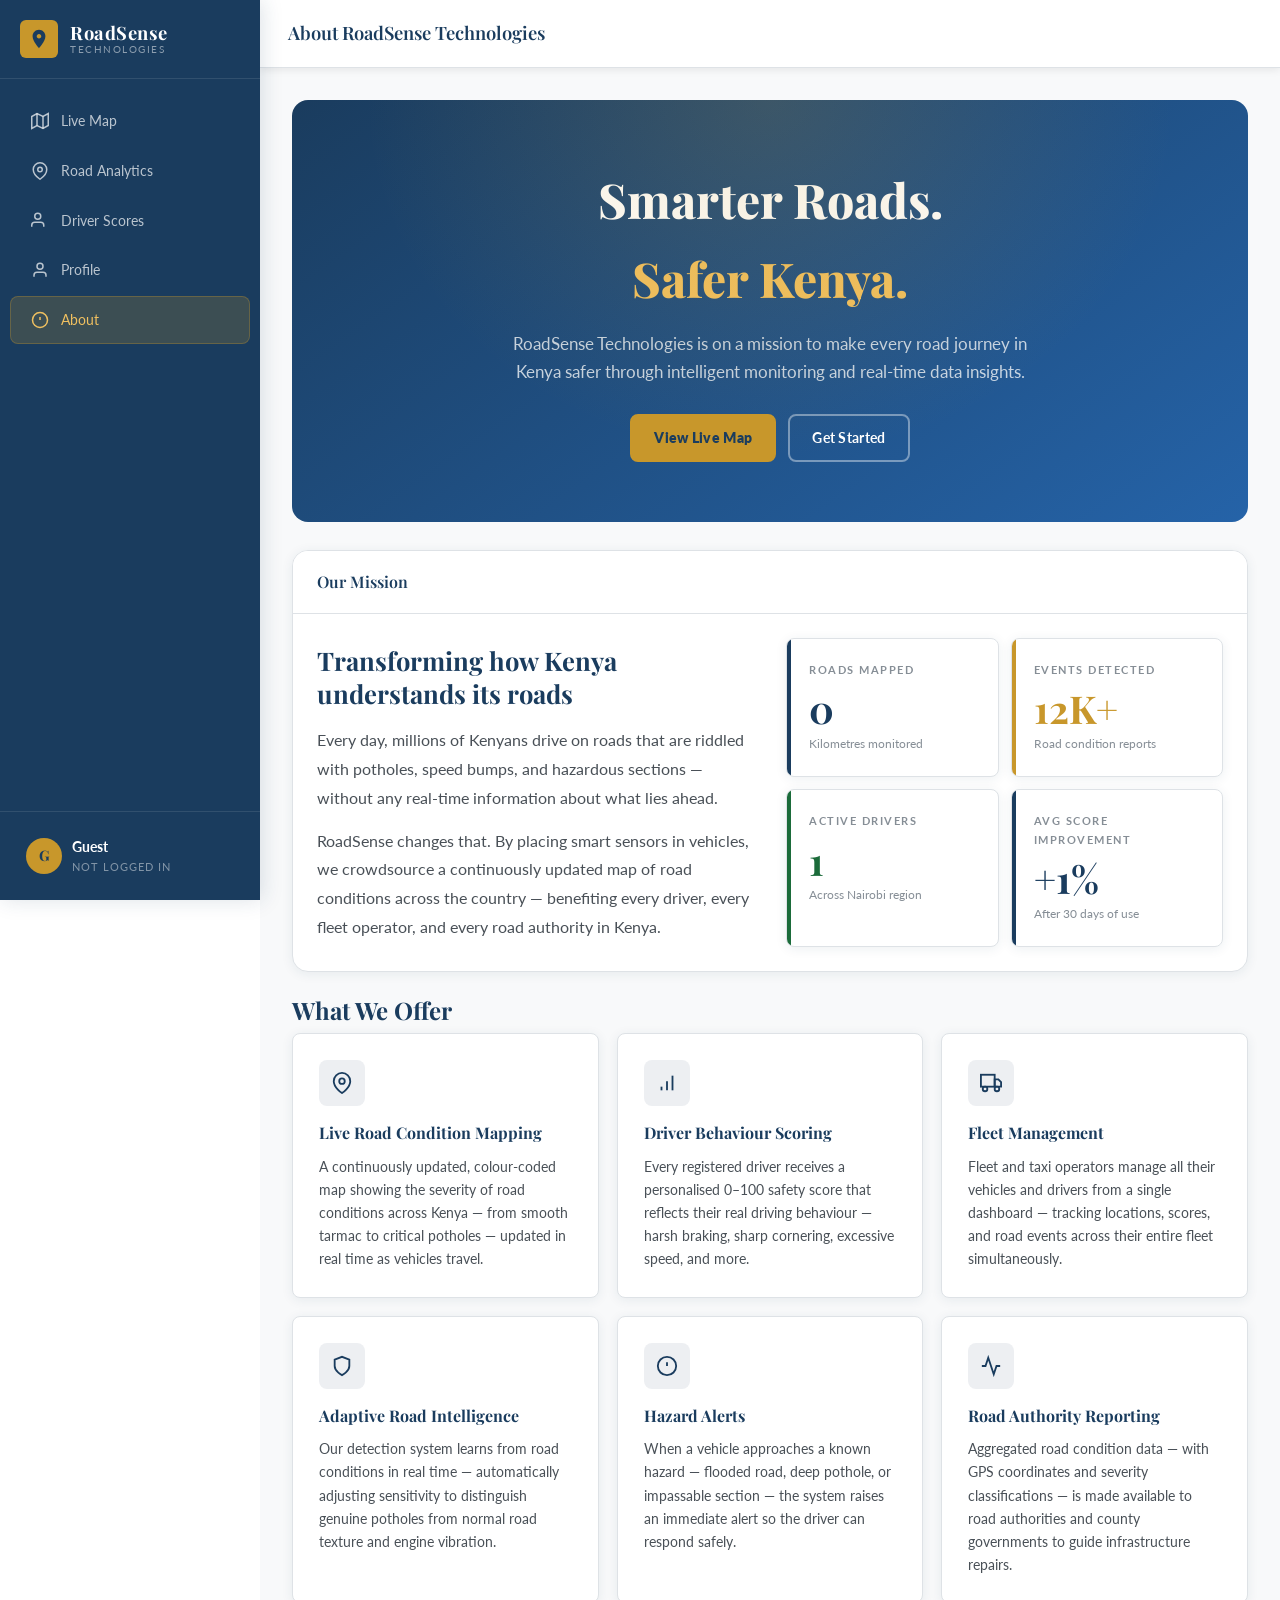
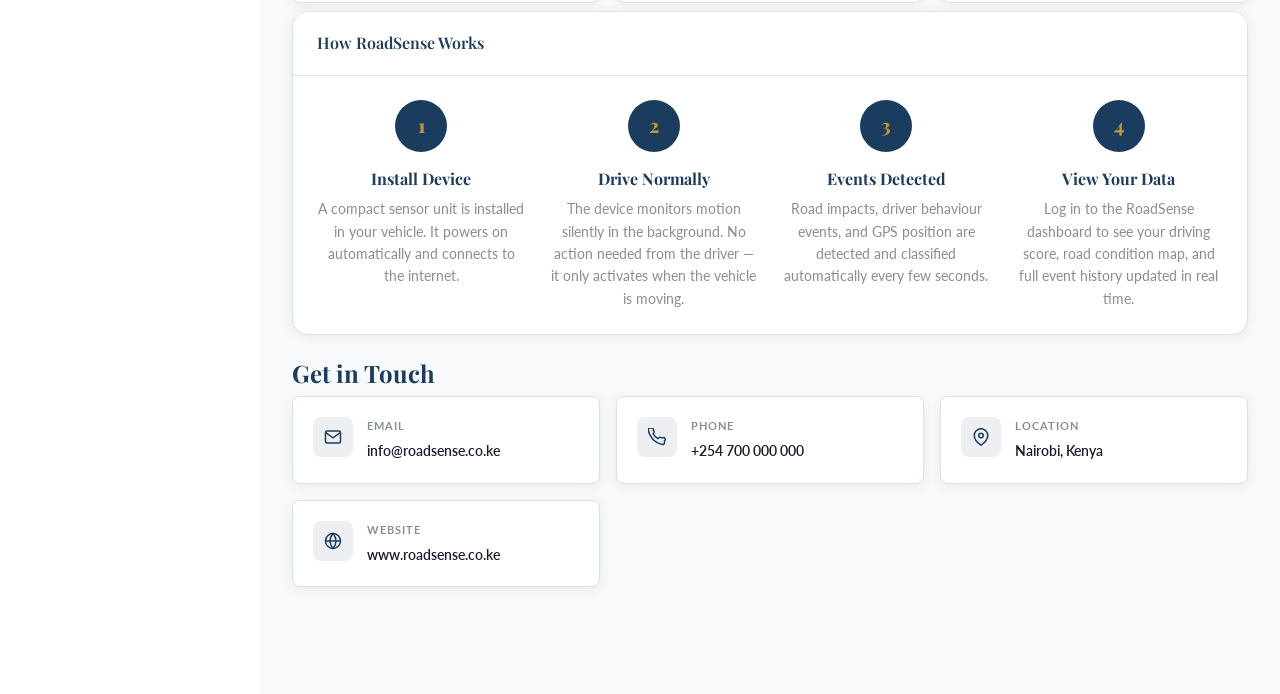
==== commit 48e4a4b5: "edited about section" ====
--- a/about.html
+++ b/about.html
@@ -60,7 +60,7 @@
           <div style="display:grid;grid-template-columns:1fr 1fr;gap:12px">
             <div class="stat-card reveal">
               <div class="stat-label">Roads Mapped</div>
-              <div class="stat-value">450+</div>
+              <div class="stat-value">0</div>
               <div class="stat-sub">Kilometres monitored</div>
             </div>
             <div class="stat-card gold reveal">
@@ -70,12 +70,12 @@
             </div>
             <div class="stat-card success reveal">
               <div class="stat-label">Active Drivers</div>
-              <div class="stat-value">380+</div>
+              <div class="stat-value">1</div>
               <div class="stat-sub">Across Nairobi region</div>
             </div>
             <div class="stat-card reveal">
               <div class="stat-label">Avg Score Improvement</div>
-              <div class="stat-value">+18%</div>
+              <div class="stat-value">+1%</div>
               <div class="stat-sub">After 30 days of use</div>
             </div>
           </div>
